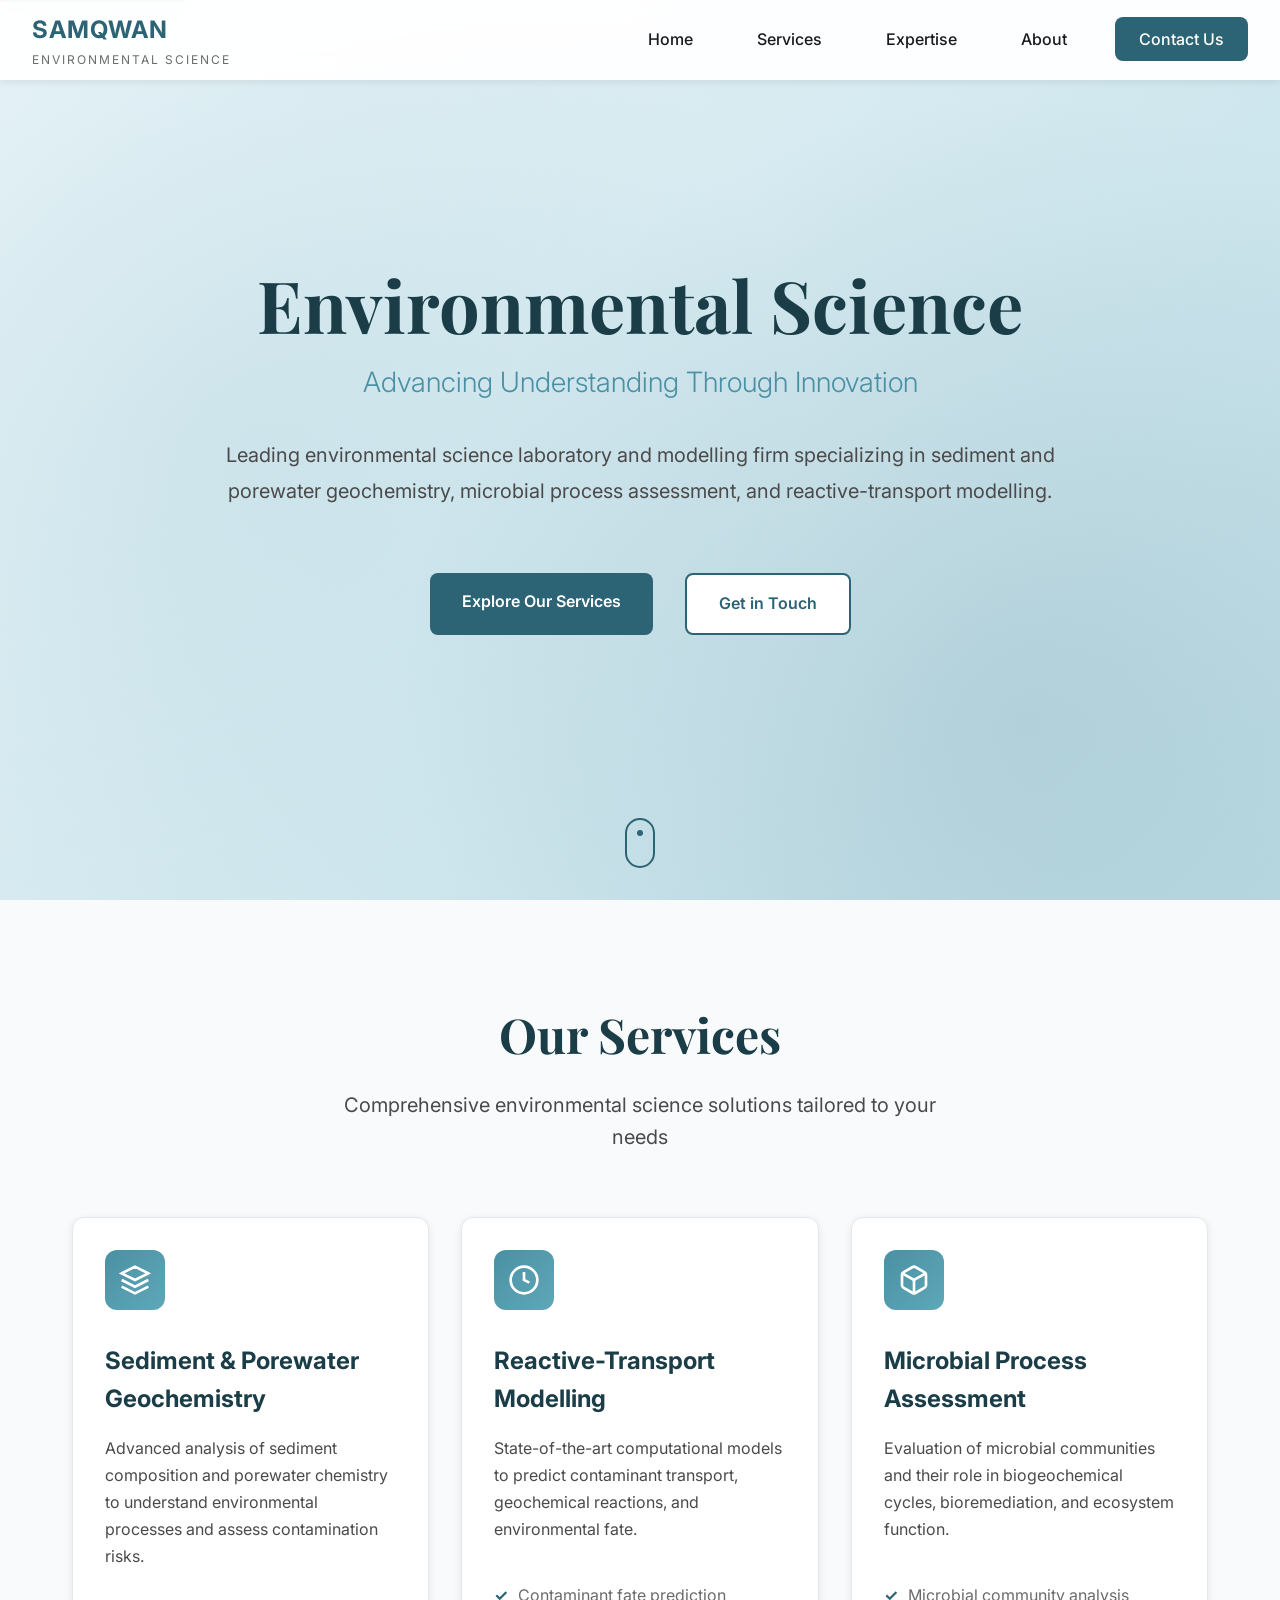
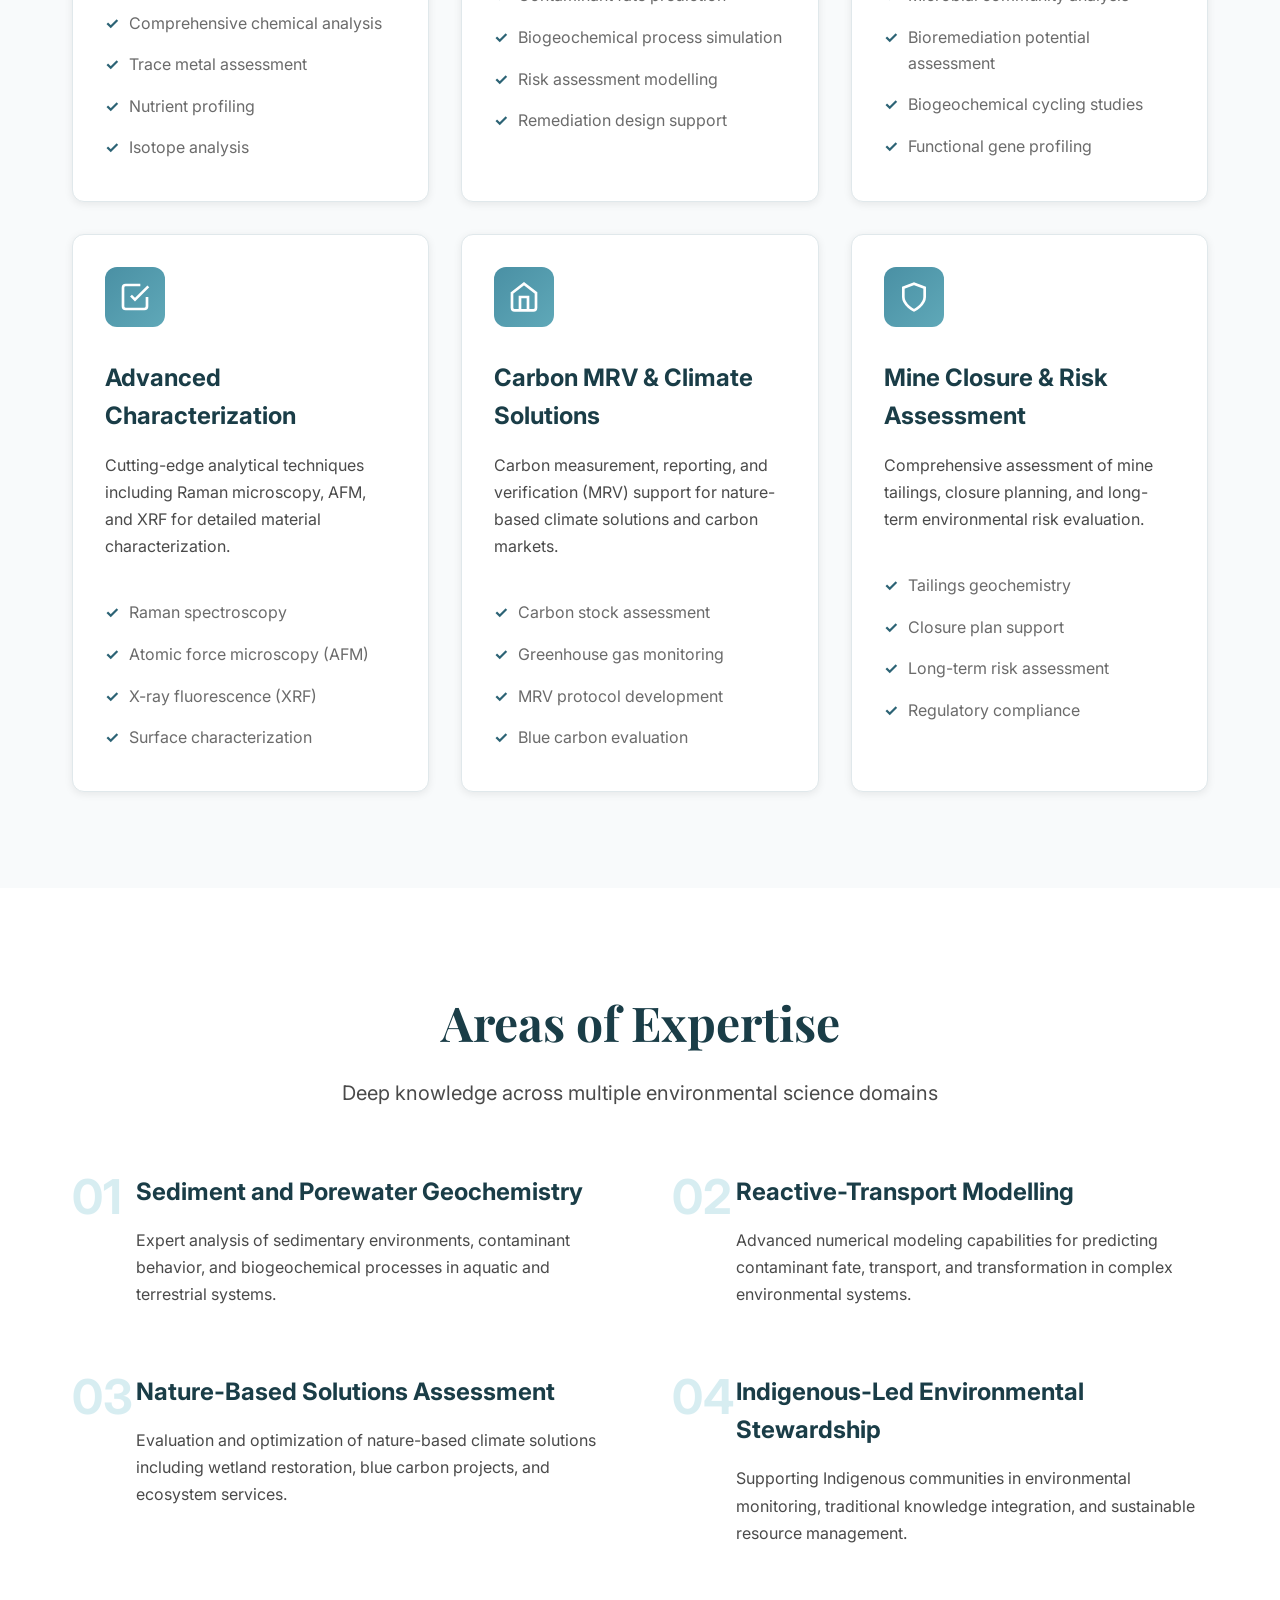
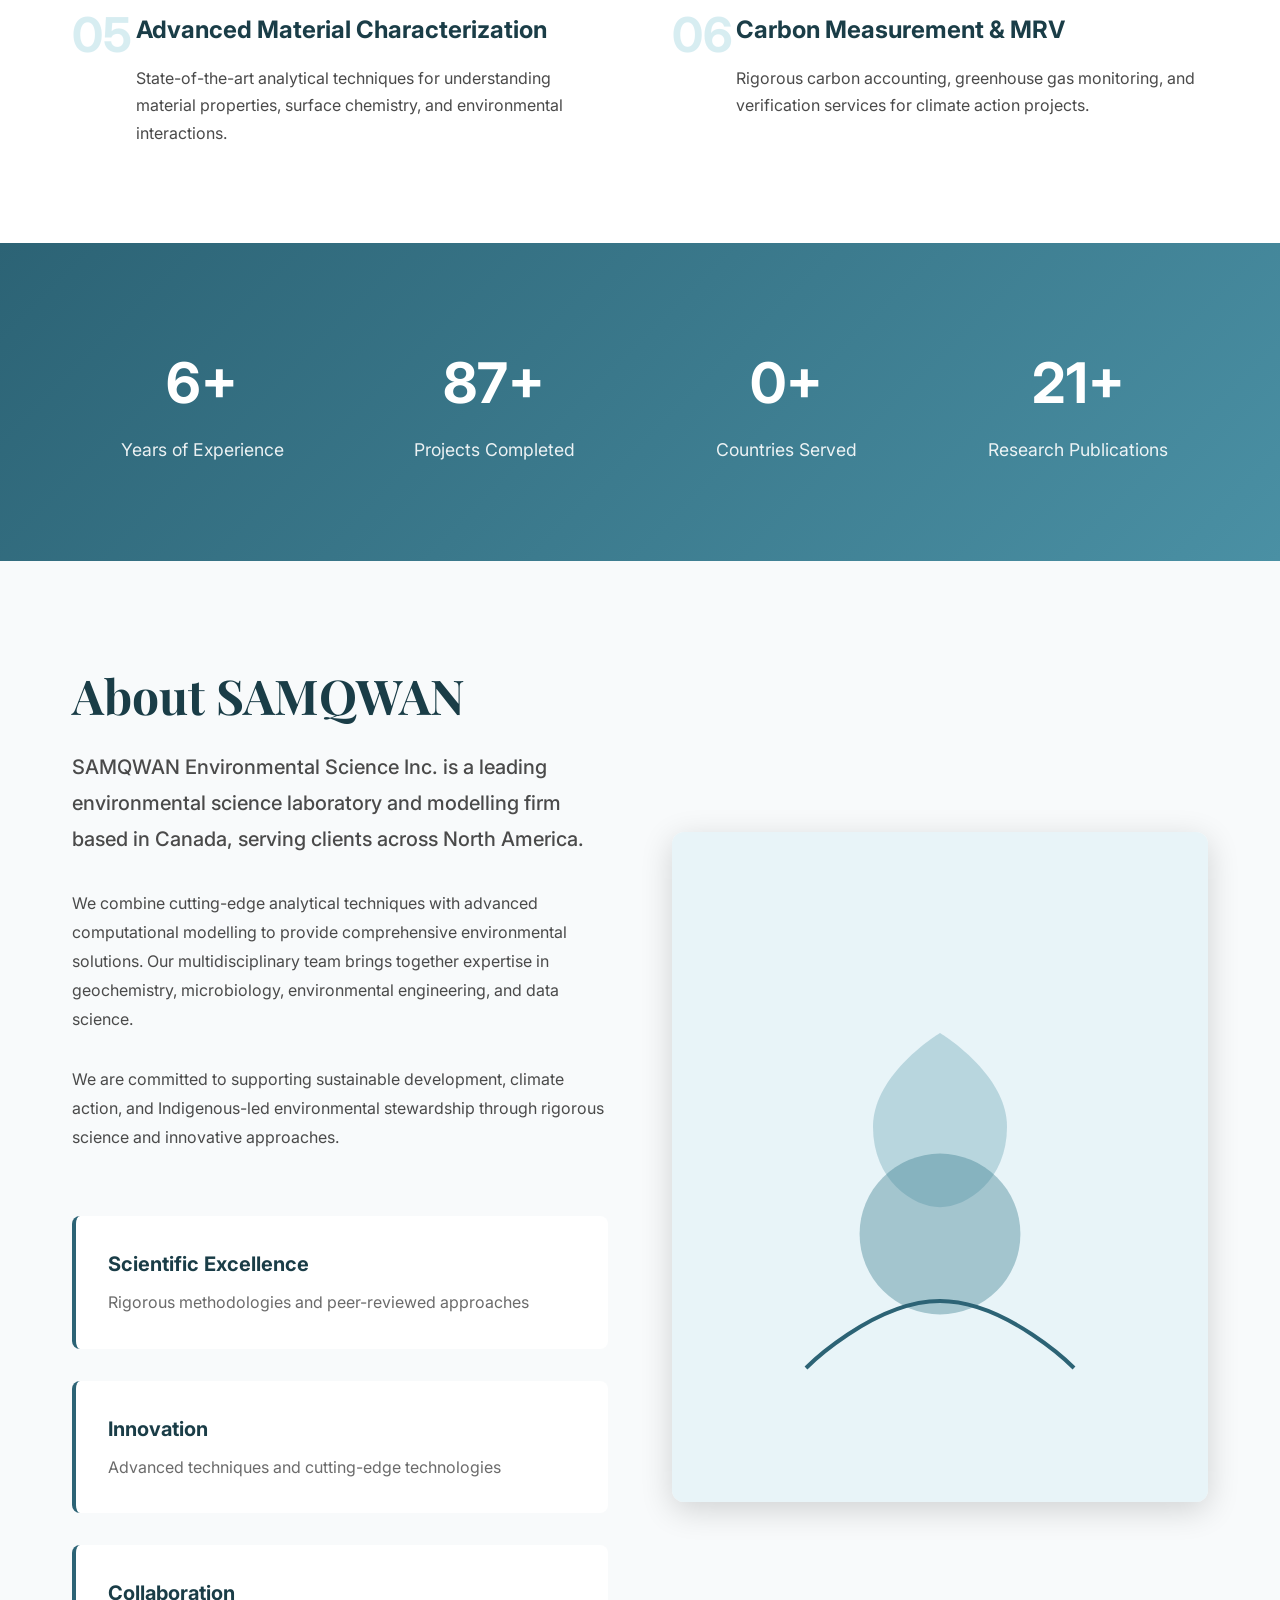
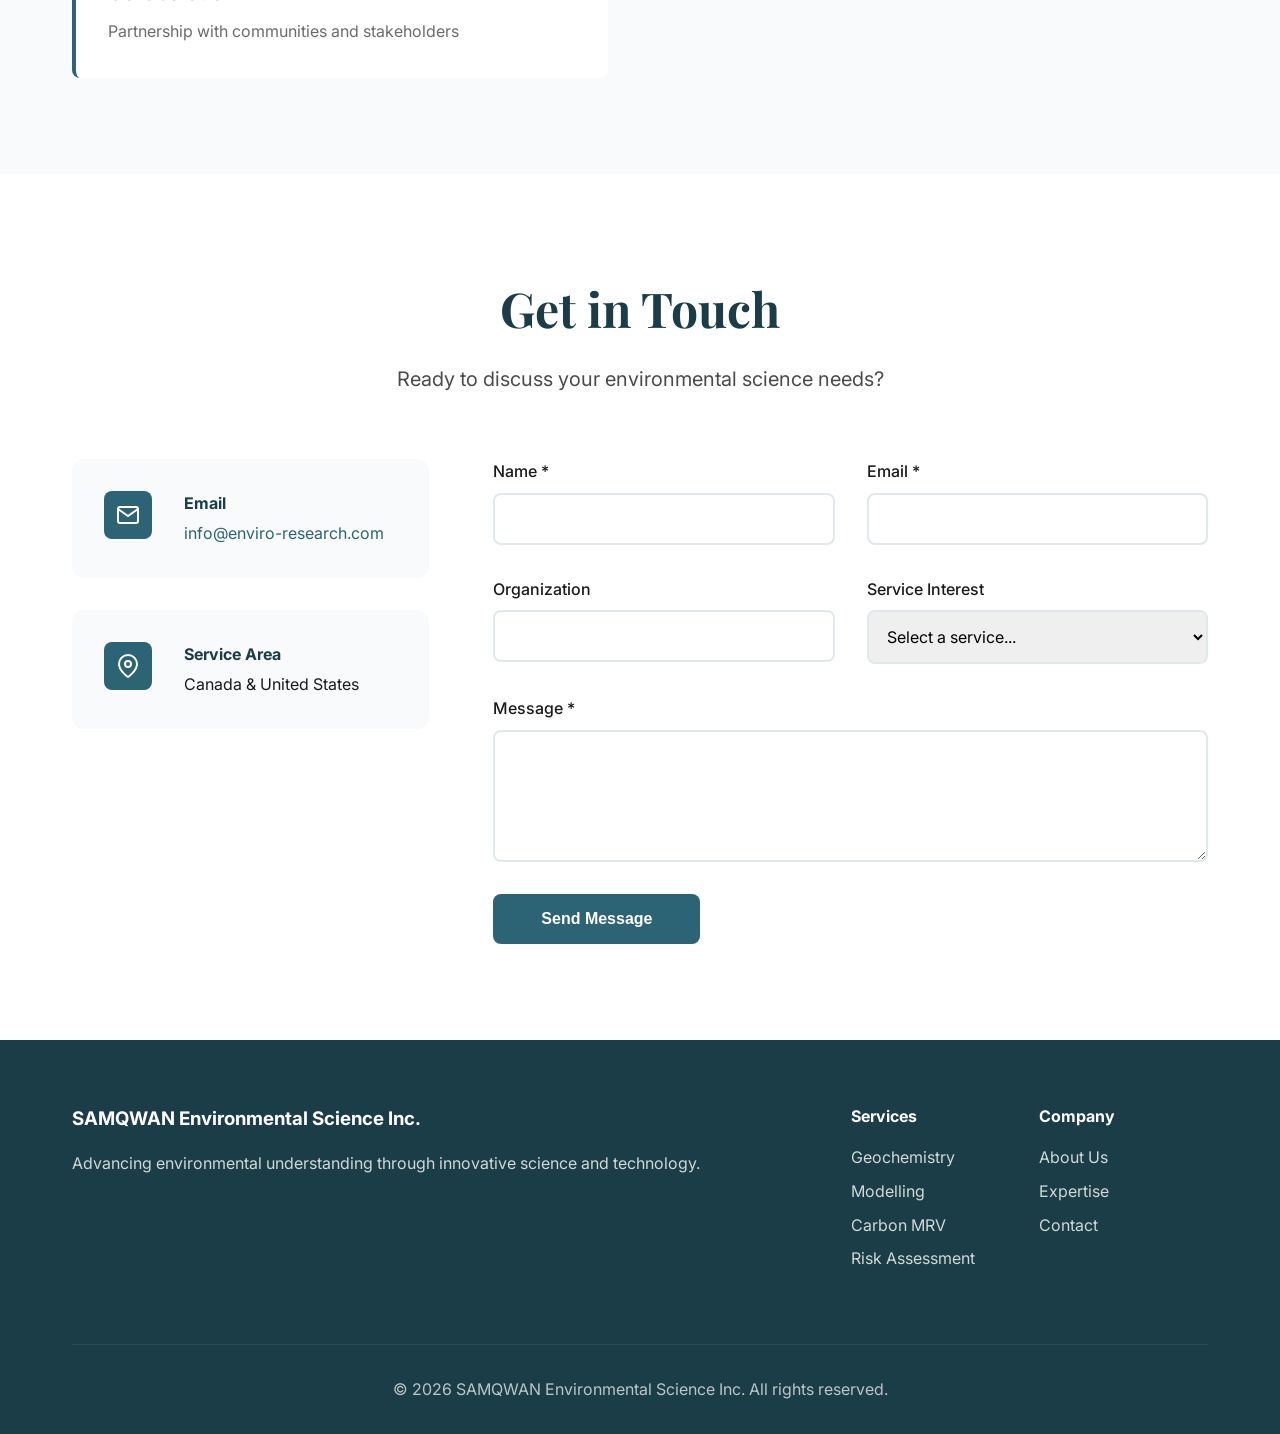
==== index.html @ e3631a21 "Add improved enviro-research.com website - Modern, responsive design with professional aesthetic - C" ====
<!DOCTYPE html>
<html lang="en">
<head>
    <meta charset="UTF-8">
    <meta name="viewport" content="width=device-width, initial-scale=1.0">
    <meta name="description" content="SAMQWAN Environmental Science Inc. - Environmental science laboratory and modelling firm specializing in sediment and porewater geochemistry, microbial process assessment, Raman/AFM/XRF characterization, reactive-transport modelling, carbon MRV and nature-based solutions assessment.">
    <meta name="keywords" content="environmental science, sediment geochemistry, reactive-transport modelling, carbon MRV, nature-based solutions, microbial process assessment">
    <meta property="og:title" content="SAMQWAN Environmental Science | Sediment Geochemistry & Reactive-Transport Modelling">
    <meta property="og:description" content="Leading environmental science laboratory specializing in advanced sediment analysis and modelling solutions">
    <meta property="og:image" content="https://enviro-research.com/og.jpg">
    <meta property="og:url" content="https://enviro-research.com/">
    <title>SAMQWAN Environmental Science | Sediment Geochemistry & Reactive-Transport Modelling</title>
    <link rel="stylesheet" href="styles.css">
    <link rel="preconnect" href="https://fonts.googleapis.com">
    <link rel="preconnect" href="https://fonts.gstatic.com" crossorigin>
    <link href="https://fonts.googleapis.com/css2?family=Inter:wght@300;400;500;600;700&family=Playfair+Display:wght@700&display=swap" rel="stylesheet">
</head>
<body>
    <!-- Navigation -->
    <nav class="navbar" id="navbar">
        <div class="nav-container">
            <div class="nav-logo">
                <a href="#home">
                    <span class="logo-text">SAMQWAN</span>
                    <span class="logo-subtitle">Environmental Science</span>
                </a>
            </div>
            <button class="nav-toggle" id="navToggle" aria-label="Toggle navigation">
                <span></span>
                <span></span>
                <span></span>
            </button>
            <ul class="nav-menu" id="navMenu">
                <li><a href="#home" class="nav-link">Home</a></li>
                <li><a href="#services" class="nav-link">Services</a></li>
                <li><a href="#expertise" class="nav-link">Expertise</a></li>
                <li><a href="#about" class="nav-link">About</a></li>
                <li><a href="#contact" class="nav-link btn-contact">Contact Us</a></li>
            </ul>
        </div>
    </nav>

    <!-- Hero Section -->
    <section class="hero" id="home">
        <div class="hero-background"></div>
        <div class="hero-content">
            <h1 class="hero-title">
                <span class="title-main">Environmental Science</span>
                <span class="title-sub">Advancing Understanding Through Innovation</span>
            </h1>
            <p class="hero-description">
                Leading environmental science laboratory and modelling firm specializing in sediment and porewater geochemistry, 
                microbial process assessment, and reactive-transport modelling.
            </p>
            <div class="hero-cta">
                <a href="#services" class="btn btn-primary">Explore Our Services</a>
                <a href="#contact" class="btn btn-secondary">Get in Touch</a>
            </div>
        </div>
        <div class="scroll-indicator">
            <div class="scroll-arrow"></div>
        </div>
    </section>

    <!-- Services Section -->
    <section class="services" id="services">
        <div class="container">
            <div class="section-header">
                <h2 class="section-title">Our Services</h2>
                <p class="section-subtitle">Comprehensive environmental science solutions tailored to your needs</p>
            </div>
            <div class="services-grid">
                <div class="service-card">
                    <div class="service-icon">
                        <svg viewBox="0 0 24 24" fill="none" stroke="currentColor" stroke-width="2">
                            <path d="M12 2L2 7l10 5 10-5-10-5z"/>
                            <path d="M2 17l10 5 10-5M2 12l10 5 10-5"/>
                        </svg>
                    </div>
                    <h3>Sediment & Porewater Geochemistry</h3>
                    <p>Advanced analysis of sediment composition and porewater chemistry to understand environmental processes and assess contamination risks.</p>
                    <ul class="service-features">
                        <li>Comprehensive chemical analysis</li>
                        <li>Trace metal assessment</li>
                        <li>Nutrient profiling</li>
                        <li>Isotope analysis</li>
                    </ul>
                </div>

                <div class="service-card">
                    <div class="service-icon">
                        <svg viewBox="0 0 24 24" fill="none" stroke="currentColor" stroke-width="2">
                            <circle cx="12" cy="12" r="10"/>
                            <path d="M12 6v6l4 2"/>
                        </svg>
                    </div>
                    <h3>Reactive-Transport Modelling</h3>
                    <p>State-of-the-art computational models to predict contaminant transport, geochemical reactions, and environmental fate.</p>
                    <ul class="service-features">
                        <li>Contaminant fate prediction</li>
                        <li>Biogeochemical process simulation</li>
                        <li>Risk assessment modelling</li>
                        <li>Remediation design support</li>
                    </ul>
                </div>

                <div class="service-card">
                    <div class="service-icon">
                        <svg viewBox="0 0 24 24" fill="none" stroke="currentColor" stroke-width="2">
                            <path d="M21 16V8a2 2 0 0 0-1-1.73l-7-4a2 2 0 0 0-2 0l-7 4A2 2 0 0 0 3 8v8a2 2 0 0 0 1 1.73l7 4a2 2 0 0 0 2 0l7-4A2 2 0 0 0 21 16z"/>
                            <polyline points="3.27 6.96 12 12.01 20.73 6.96"/>
                            <line x1="12" y1="22.08" x2="12" y2="12"/>
                        </svg>
                    </div>
                    <h3>Microbial Process Assessment</h3>
                    <p>Evaluation of microbial communities and their role in biogeochemical cycles, bioremediation, and ecosystem function.</p>
                    <ul class="service-features">
                        <li>Microbial community analysis</li>
                        <li>Bioremediation potential assessment</li>
                        <li>Biogeochemical cycling studies</li>
                        <li>Functional gene profiling</li>
                    </ul>
                </div>

                <div class="service-card">
                    <div class="service-icon">
                        <svg viewBox="0 0 24 24" fill="none" stroke="currentColor" stroke-width="2">
                            <path d="M9 11l3 3L22 4"/>
                            <path d="M21 12v7a2 2 0 0 1-2 2H5a2 2 0 0 1-2-2V5a2 2 0 0 1 2-2h11"/>
                        </svg>
                    </div>
                    <h3>Advanced Characterization</h3>
                    <p>Cutting-edge analytical techniques including Raman microscopy, AFM, and XRF for detailed material characterization.</p>
                    <ul class="service-features">
                        <li>Raman spectroscopy</li>
                        <li>Atomic force microscopy (AFM)</li>
                        <li>X-ray fluorescence (XRF)</li>
                        <li>Surface characterization</li>
                    </ul>
                </div>

                <div class="service-card">
                    <div class="service-icon">
                        <svg viewBox="0 0 24 24" fill="none" stroke="currentColor" stroke-width="2">
                            <path d="M3 9l9-7 9 7v11a2 2 0 0 1-2 2H5a2 2 0 0 1-2-2z"/>
                            <polyline points="9 22 9 12 15 12 15 22"/>
                        </svg>
                    </div>
                    <h3>Carbon MRV & Climate Solutions</h3>
                    <p>Carbon measurement, reporting, and verification (MRV) support for nature-based climate solutions and carbon markets.</p>
                    <ul class="service-features">
                        <li>Carbon stock assessment</li>
                        <li>Greenhouse gas monitoring</li>
                        <li>MRV protocol development</li>
                        <li>Blue carbon evaluation</li>
                    </ul>
                </div>

                <div class="service-card">
                    <div class="service-icon">
                        <svg viewBox="0 0 24 24" fill="none" stroke="currentColor" stroke-width="2">
                            <path d="M12 22s8-4 8-10V5l-8-3-8 3v7c0 6 8 10 8 10z"/>
                        </svg>
                    </div>
                    <h3>Mine Closure & Risk Assessment</h3>
                    <p>Comprehensive assessment of mine tailings, closure planning, and long-term environmental risk evaluation.</p>
                    <ul class="service-features">
                        <li>Tailings geochemistry</li>
                        <li>Closure plan support</li>
                        <li>Long-term risk assessment</li>
                        <li>Regulatory compliance</li>
                    </ul>
                </div>
            </div>
        </div>
    </section>

    <!-- Expertise Section -->
    <section class="expertise" id="expertise">
        <div class="container">
            <div class="section-header">
                <h2 class="section-title">Areas of Expertise</h2>
                <p class="section-subtitle">Deep knowledge across multiple environmental science domains</p>
            </div>
            <div class="expertise-content">
                <div class="expertise-list">
                    <div class="expertise-item">
                        <div class="expertise-number">01</div>
                        <h3>Sediment and Porewater Geochemistry</h3>
                        <p>Expert analysis of sedimentary environments, contaminant behavior, and biogeochemical processes in aquatic and terrestrial systems.</p>
                    </div>
                    <div class="expertise-item">
                        <div class="expertise-number">02</div>
                        <h3>Reactive-Transport Modelling</h3>
                        <p>Advanced numerical modeling capabilities for predicting contaminant fate, transport, and transformation in complex environmental systems.</p>
                    </div>
                    <div class="expertise-item">
                        <div class="expertise-number">03</div>
                        <h3>Nature-Based Solutions Assessment</h3>
                        <p>Evaluation and optimization of nature-based climate solutions including wetland restoration, blue carbon projects, and ecosystem services.</p>
                    </div>
                    <div class="expertise-item">
                        <div class="expertise-number">04</div>
                        <h3>Indigenous-Led Environmental Stewardship</h3>
                        <p>Supporting Indigenous communities in environmental monitoring, traditional knowledge integration, and sustainable resource management.</p>
                    </div>
                    <div class="expertise-item">
                        <div class="expertise-number">05</div>
                        <h3>Advanced Material Characterization</h3>
                        <p>State-of-the-art analytical techniques for understanding material properties, surface chemistry, and environmental interactions.</p>
                    </div>
                    <div class="expertise-item">
                        <div class="expertise-number">06</div>
                        <h3>Carbon Measurement & MRV</h3>
                        <p>Rigorous carbon accounting, greenhouse gas monitoring, and verification services for climate action projects.</p>
                    </div>
                </div>
            </div>
        </div>
    </section>

    <!-- Stats Section -->
    <section class="stats">
        <div class="container">
            <div class="stats-grid">
                <div class="stat-item">
                    <div class="stat-number" data-target="15">0</div>
                    <div class="stat-label">Years of Experience</div>
                </div>
                <div class="stat-item">
                    <div class="stat-number" data-target="200">0</div>
                    <div class="stat-label">Projects Completed</div>
                </div>
                <div class="stat-item">
                    <div class="stat-number" data-target="2">0</div>
                    <div class="stat-label">Countries Served</div>
                </div>
                <div class="stat-item">
                    <div class="stat-number" data-target="50">0</div>
                    <div class="stat-label">Research Publications</div>
                </div>
            </div>
        </div>
    </section>

    <!-- About Section -->
    <section class="about" id="about">
        <div class="container">
            <div class="about-content">
                <div class="about-text">
                    <h2 class="section-title">About SAMQWAN</h2>
                    <p class="lead">SAMQWAN Environmental Science Inc. is a leading environmental science laboratory and modelling firm based in Canada, serving clients across North America.</p>
                    <p>We combine cutting-edge analytical techniques with advanced computational modelling to provide comprehensive environmental solutions. Our multidisciplinary team brings together expertise in geochemistry, microbiology, environmental engineering, and data science.</p>
                    <p>We are committed to supporting sustainable development, climate action, and Indigenous-led environmental stewardship through rigorous science and innovative approaches.</p>
                    <div class="about-values">
                        <div class="value-item">
                            <h4>Scientific Excellence</h4>
                            <p>Rigorous methodologies and peer-reviewed approaches</p>
                        </div>
                        <div class="value-item">
                            <h4>Innovation</h4>
                            <p>Advanced techniques and cutting-edge technologies</p>
                        </div>
                        <div class="value-item">
                            <h4>Collaboration</h4>
                            <p>Partnership with communities and stakeholders</p>
                        </div>
                    </div>
                </div>
                <div class="about-image">
                    <div class="image-placeholder">
                        <svg viewBox="0 0 400 500" fill="none">
                            <rect width="400" height="500" fill="#e8f4f8"/>
                            <path d="M200 150C200 150 250 180 250 220C250 260 220 280 200 280C180 280 150 260 150 220C150 180 200 150 200 150Z" fill="#4a90a4" opacity="0.3"/>
                            <circle cx="200" cy="300" r="60" fill="#3a7d8f" opacity="0.4"/>
                            <path d="M100 400C100 400 150 350 200 350C250 350 300 400 300 400" stroke="#2c6375" stroke-width="3" fill="none"/>
                        </svg>
                    </div>
                </div>
            </div>
        </div>
    </section>

    <!-- Contact Section -->
    <section class="contact" id="contact">
        <div class="container">
            <div class="section-header">
                <h2 class="section-title">Get in Touch</h2>
                <p class="section-subtitle">Ready to discuss your environmental science needs?</p>
            </div>
            <div class="contact-content">
                <div class="contact-info">
                    <div class="contact-item">
                        <div class="contact-icon">
                            <svg viewBox="0 0 24 24" fill="none" stroke="currentColor" stroke-width="2">
                                <path d="M4 4h16c1.1 0 2 .9 2 2v12c0 1.1-.9 2-2 2H4c-1.1 0-2-.9-2-2V6c0-1.1.9-2 2-2z"/>
                                <polyline points="22,6 12,13 2,6"/>
                            </svg>
                        </div>
                        <div>
                            <h4>Email</h4>
                            <a href="mailto:info@enviro-research.com">info@enviro-research.com</a>
                        </div>
                    </div>
                    <div class="contact-item">
                        <div class="contact-icon">
                            <svg viewBox="0 0 24 24" fill="none" stroke="currentColor" stroke-width="2">
                                <path d="M21 10c0 7-9 13-9 13s-9-6-9-13a9 9 0 0 1 18 0z"/>
                                <circle cx="12" cy="10" r="3"/>
                            </svg>
                        </div>
                        <div>
                            <h4>Service Area</h4>
                            <p>Canada & United States</p>
                        </div>
                    </div>
                </div>
                <form class="contact-form" id="contactForm">
                    <div class="form-group">
                        <label for="name">Name *</label>
                        <input type="text" id="name" name="name" required>
                    </div>
                    <div class="form-group">
                        <label for="email">Email *</label>
                        <input type="email" id="email" name="email" required>
                    </div>
                    <div class="form-group">
                        <label for="organization">Organization</label>
                        <input type="text" id="organization" name="organization">
                    </div>
                    <div class="form-group">
                        <label for="service">Service Interest</label>
                        <select id="service" name="service">
                            <option value="">Select a service...</option>
                            <option value="geochemistry">Sediment & Porewater Geochemistry</option>
                            <option value="modelling">Reactive-Transport Modelling</option>
                            <option value="microbial">Microbial Process Assessment</option>
                            <option value="characterization">Advanced Characterization</option>
                            <option value="carbon">Carbon MRV & Climate Solutions</option>
                            <option value="mine">Mine Closure & Risk Assessment</option>
                            <option value="other">Other</option>
                        </select>
                    </div>
                    <div class="form-group full-width">
                        <label for="message">Message *</label>
                        <textarea id="message" name="message" rows="5" required></textarea>
                    </div>
                    <button type="submit" class="btn btn-primary btn-submit">Send Message</button>
                </form>
            </div>
        </div>
    </section>

    <!-- Footer -->
    <footer class="footer">
        <div class="container">
            <div class="footer-content">
                <div class="footer-brand">
                    <h3>SAMQWAN Environmental Science Inc.</h3>
                    <p>Advancing environmental understanding through innovative science and technology.</p>
                </div>
                <div class="footer-links">
                    <div class="footer-column">
                        <h4>Services</h4>
                        <ul>
                            <li><a href="#services">Geochemistry</a></li>
                            <li><a href="#services">Modelling</a></li>
                            <li><a href="#services">Carbon MRV</a></li>
                            <li><a href="#services">Risk Assessment</a></li>
                        </ul>
                    </div>
                    <div class="footer-column">
                        <h4>Company</h4>
                        <ul>
                            <li><a href="#about">About Us</a></li>
                            <li><a href="#expertise">Expertise</a></li>
                            <li><a href="#contact">Contact</a></li>
                        </ul>
                    </div>
                </div>
            </div>
            <div class="footer-bottom">
                <p>&copy; 2026 SAMQWAN Environmental Science Inc. All rights reserved.</p>
            </div>
        </div>
    </footer>

    <script src="script.js"></script>
</body>
</html>
---- styles.css ----
/* ==========================================
   Modern CSS for SAMQWAN Environmental Science
   ========================================== */

/* Reset & Base Styles */
* {
    margin: 0;
    padding: 0;
    box-sizing: border-box;
}

:root {
    /* Color Palette */
    --primary-color: #2c6375;
    --primary-light: #4a90a4;
    --primary-dark: #1a3d47;
    --secondary-color: #5fa8b8;
    --accent-color: #7ec4d3;
    --text-dark: #1a1a1a;
    --text-light: #4a4a4a;
    --text-muted: #6b6b6b;
    --bg-light: #f8fafb;
    --bg-white: #ffffff;
    --border-color: #e0e8eb;
    
    /* Typography */
    --font-primary: 'Inter', -apple-system, BlinkMacSystemFont, 'Segoe UI', sans-serif;
    --font-heading: 'Playfair Display', Georgia, serif;
    
    /* Spacing */
    --spacing-xs: 0.5rem;
    --spacing-sm: 1rem;
    --spacing-md: 2rem;
    --spacing-lg: 4rem;
    --spacing-xl: 6rem;
    
    /* Effects */
    --shadow-sm: 0 2px 8px rgba(0, 0, 0, 0.08);
    --shadow-md: 0 4px 16px rgba(0, 0, 0, 0.12);
    --shadow-lg: 0 8px 32px rgba(0, 0, 0, 0.16);
    --transition: all 0.3s cubic-bezier(0.4, 0, 0.2, 1);
}

html {
    scroll-behavior: smooth;
}

body {
    font-family: var(--font-primary);
    font-size: 16px;
    line-height: 1.6;
    color: var(--text-dark);
    background: var(--bg-white);
    overflow-x: hidden;
}

.container {
    max-width: 1200px;
    margin: 0 auto;
    padding: 0 var(--spacing-md);
}

/* ==========================================
   Navigation
   ========================================== */

.navbar {
    position: fixed;
    top: 0;
    left: 0;
    right: 0;
    z-index: 1000;
    background: rgba(255, 255, 255, 0.95);
    backdrop-filter: blur(10px);
    box-shadow: var(--shadow-sm);
    transition: var(--transition);
}

.navbar.scrolled {
    box-shadow: var(--shadow-md);
}

.nav-container {
    max-width: 1400px;
    margin: 0 auto;
    padding: 0 var(--spacing-md);
    display: flex;
    justify-content: space-between;
    align-items: center;
    height: 80px;
}

.nav-logo a {
    text-decoration: none;
    display: flex;
    flex-direction: column;
}

.logo-text {
    font-size: 1.5rem;
    font-weight: 700;
    color: var(--primary-color);
    letter-spacing: 1px;
}

.logo-subtitle {
    font-size: 0.75rem;
    color: var(--text-muted);
    letter-spacing: 2px;
    text-transform: uppercase;
}

.nav-menu {
    display: flex;
    list-style: none;
    gap: var(--spacing-md);
    align-items: center;
}

.nav-link {
    text-decoration: none;
    color: var(--text-dark);
    font-weight: 500;
    padding: 0.5rem 1rem;
    transition: var(--transition);
    position: relative;
}

.nav-link::after {
    content: '';
    position: absolute;
    bottom: 0;
    left: 50%;
    width: 0;
    height: 2px;
    background: var(--primary-color);
    transition: var(--transition);
    transform: translateX(-50%);
}

.nav-link:hover::after {
    width: 80%;
}

.nav-link.btn-contact {
    background: var(--primary-color);
    color: white;
    border-radius: 8px;
    padding: 0.75rem 1.5rem;
}

.nav-link.btn-contact:hover {
    background: var(--primary-dark);
    transform: translateY(-2px);
    box-shadow: var(--shadow-md);
}

.nav-link.btn-contact::after {
    display: none;
}

.nav-toggle {
    display: none;
    flex-direction: column;
    gap: 5px;
    background: none;
    border: none;
    cursor: pointer;
    padding: 0.5rem;
}

.nav-toggle span {
    display: block;
    width: 25px;
    height: 3px;
    background: var(--primary-color);
    transition: var(--transition);
    border-radius: 2px;
}

/* ==========================================
   Hero Section
   ========================================== */

.hero {
    position: relative;
    min-height: 100vh;
    display: flex;
    align-items: center;
    justify-content: center;
    padding: var(--spacing-xl) var(--spacing-md);
    overflow: hidden;
}

.hero-background {
    position: absolute;
    top: 0;
    left: 0;
    right: 0;
    bottom: 0;
    background: linear-gradient(135deg, #e8f4f8 0%, #d4e9f0 50%, #c0dfe8 100%);
    z-index: -1;
}

.hero-background::before {
    content: '';
    position: absolute;
    top: 0;
    left: 0;
    right: 0;
    bottom: 0;
    background: 
        radial-gradient(circle at 20% 50%, rgba(74, 144, 164, 0.1) 0%, transparent 50%),
        radial-gradient(circle at 80% 80%, rgba(44, 99, 117, 0.15) 0%, transparent 50%);
}

.hero-content {
    max-width: 900px;
    text-align: center;
    animation: fadeInUp 1s ease-out;
}

.hero-title {
    margin-bottom: var(--spacing-md);
}

.title-main {
    display: block;
    font-family: var(--font-heading);
    font-size: clamp(2.5rem, 6vw, 4.5rem);
    font-weight: 700;
    color: var(--primary-dark);
    line-height: 1.1;
    margin-bottom: var(--spacing-sm);
}

.title-sub {
    display: block;
    font-size: clamp(1.25rem, 3vw, 1.75rem);
    font-weight: 300;
    color: var(--primary-light);
}

.hero-description {
    font-size: 1.25rem;
    color: var(--text-light);
    margin-bottom: var(--spacing-lg);
    line-height: 1.8;
}

.hero-cta {
    display: flex;
    gap: var(--spacing-md);
    justify-content: center;
    flex-wrap: wrap;
}

.btn {
    display: inline-block;
    padding: 1rem 2rem;
    text-decoration: none;
    border-radius: 8px;
    font-weight: 600;
    transition: var(--transition);
    cursor: pointer;
    border: none;
    font-size: 1rem;
}

.btn-primary {
    background: var(--primary-color);
    color: white;
}

.btn-primary:hover {
    background: var(--primary-dark);
    transform: translateY(-3px);
    box-shadow: var(--shadow-lg);
}

.btn-secondary {
    background: white;
    color: var(--primary-color);
    border: 2px solid var(--primary-color);
}

.btn-secondary:hover {
    background: var(--primary-color);
    color: white;
    transform: translateY(-3px);
    box-shadow: var(--shadow-lg);
}

.scroll-indicator {
    position: absolute;
    bottom: 2rem;
    left: 50%;
    transform: translateX(-50%);
    animation: bounce 2s infinite;
}

.scroll-arrow {
    width: 30px;
    height: 50px;
    border: 2px solid var(--primary-color);
    border-radius: 20px;
    position: relative;
}

.scroll-arrow::before {
    content: '';
    position: absolute;
    top: 10px;
    left: 50%;
    width: 6px;
    height: 6px;
    background: var(--primary-color);
    border-radius: 50%;
    transform: translateX(-50%);
    animation: scrollDown 2s infinite;
}

/* ==========================================
   Section Styles
   ========================================== */

section {
    padding: var(--spacing-xl) 0;
}

.section-header {
    text-align: center;
    margin-bottom: var(--spacing-lg);
}

.section-title {
    font-family: var(--font-heading);
    font-size: clamp(2rem, 4vw, 3rem);
    color: var(--primary-dark);
    margin-bottom: var(--spacing-sm);
}

.section-subtitle {
    font-size: 1.25rem;
    color: var(--text-light);
    max-width: 600px;
    margin: 0 auto;
}

/* ==========================================
   Services Section
   ========================================== */

.services {
    background: var(--bg-light);
}

.services-grid {
    display: grid;
    grid-template-columns: repeat(auto-fit, minmax(320px, 1fr));
    gap: var(--spacing-md);
}

.service-card {
    background: white;
    padding: var(--spacing-md);
    border-radius: 12px;
    box-shadow: var(--shadow-sm);
    transition: var(--transition);
    border: 1px solid var(--border-color);
}

.service-card:hover {
    transform: translateY(-8px);
    box-shadow: var(--shadow-lg);
    border-color: var(--primary-light);
}

.service-icon {
    width: 60px;
    height: 60px;
    background: linear-gradient(135deg, var(--primary-light), var(--secondary-color));
    border-radius: 12px;
    display: flex;
    align-items: center;
    justify-content: center;
    margin-bottom: var(--spacing-md);
}

.service-icon svg {
    width: 32px;
    height: 32px;
    color: white;
}

.service-card h3 {
    font-size: 1.5rem;
    color: var(--primary-dark);
    margin-bottom: var(--spacing-sm);
}

.service-card > p {
    color: var(--text-light);
    margin-bottom: var(--spacing-md);
    line-height: 1.7;
}

.service-features {
    list-style: none;
    padding-left: 0;
}

.service-features li {
    padding: 0.5rem 0;
    color: var(--text-muted);
    position: relative;
    padding-left: 1.5rem;
}

.service-features li::before {
    content: '✓';
    position: absolute;
    left: 0;
    color: var(--primary-color);
    font-weight: bold;
}

/* ==========================================
   Expertise Section
   ========================================== */

.expertise {
    background: white;
}

.expertise-list {
    display: grid;
    grid-template-columns: repeat(auto-fit, minmax(350px, 1fr));
    gap: var(--spacing-lg);
}

.expertise-item {
    position: relative;
    padding-left: 4rem;
}

.expertise-number {
    position: absolute;
    left: 0;
    top: 0;
    font-size: 3rem;
    font-weight: 700;
    color: var(--accent-color);
    opacity: 0.3;
    line-height: 1;
}

.expertise-item h3 {
    font-size: 1.5rem;
    color: var(--primary-dark);
    margin-bottom: var(--spacing-sm);
}

.expertise-item p {
    color: var(--text-light);
    line-height: 1.7;
}

/* ==========================================
   Stats Section
   ========================================== */

.stats {
    background: linear-gradient(135deg, var(--primary-color), var(--primary-light));
    color: white;
    padding: var(--spacing-lg) 0;
}

.stats-grid {
    display: grid;
    grid-template-columns: repeat(auto-fit, minmax(200px, 1fr));
    gap: var(--spacing-md);
    text-align: center;
}

.stat-item {
    padding: var(--spacing-md);
}

.stat-number {
    font-size: 3.5rem;
    font-weight: 700;
    margin-bottom: var(--spacing-xs);
}

.stat-number::after {
    content: '+';
}

.stat-label {
    font-size: 1.1rem;
    opacity: 0.9;
}

/* ==========================================
   About Section
   ========================================== */

.about {
    background: var(--bg-light);
}

.about-content {
    display: grid;
    grid-template-columns: 1fr 1fr;
    gap: var(--spacing-lg);
    align-items: center;
}

.about-text .section-title {
    text-align: left;
}

.lead {
    font-size: 1.25rem;
    font-weight: 500;
    color: var(--primary-color);
    margin-bottom: var(--spacing-md);
}

.about-text p {
    margin-bottom: var(--spacing-md);
    color: var(--text-light);
    line-height: 1.8;
}

.about-values {
    display: grid;
    gap: var(--spacing-md);
    margin-top: var(--spacing-lg);
}

.value-item {
    padding: var(--spacing-md);
    background: white;
    border-left: 4px solid var(--primary-color);
    border-radius: 8px;
}

.value-item h4 {
    color: var(--primary-dark);
    margin-bottom: var(--spacing-xs);
    font-size: 1.25rem;
}

.value-item p {
    color: var(--text-muted);
    margin: 0;
}

.about-image {
    position: relative;
}

.image-placeholder {
    width: 100%;
    height: 100%;
    border-radius: 12px;
    overflow: hidden;
    box-shadow: var(--shadow-lg);
}

.image-placeholder svg {
    width: 100%;
    height: auto;
    display: block;
}

/* ==========================================
   Contact Section
   ========================================== */

.contact {
    background: white;
}

.contact-content {
    display: grid;
    grid-template-columns: 1fr 2fr;
    gap: var(--spacing-lg);
}

.contact-info {
    display: flex;
    flex-direction: column;
    gap: var(--spacing-md);
}

.contact-item {
    display: flex;
    gap: var(--spacing-md);
    padding: var(--spacing-md);
    background: var(--bg-light);
    border-radius: 12px;
}

.contact-icon {
    width: 48px;
    height: 48px;
    background: var(--primary-color);
    border-radius: 8px;
    display: flex;
    align-items: center;
    justify-content: center;
    flex-shrink: 0;
}

.contact-icon svg {
    width: 24px;
    height: 24px;
    color: white;
}

.contact-item h4 {
    color: var(--primary-dark);
    margin-bottom: 0.25rem;
}

.contact-item a {
    color: var(--primary-color);
    text-decoration: none;
}

.contact-item a:hover {
    text-decoration: underline;
}

.contact-form {
    display: grid;
    grid-template-columns: 1fr 1fr;
    gap: var(--spacing-md);
}

.form-group {
    display: flex;
    flex-direction: column;
}

.form-group.full-width {
    grid-column: 1 / -1;
}

.form-group label {
    font-weight: 500;
    color: var(--text-dark);
    margin-bottom: 0.5rem;
}

.form-group input,
.form-group select,
.form-group textarea {
    padding: 0.875rem;
    border: 2px solid var(--border-color);
    border-radius: 8px;
    font-family: var(--font-primary);
    font-size: 1rem;
    transition: var(--transition);
}

.form-group input:focus,
.form-group select:focus,
.form-group textarea:focus {
    outline: none;
    border-color: var(--primary-color);
    box-shadow: 0 0 0 3px rgba(44, 99, 117, 0.1);
}

.form-group textarea {
    resize: vertical;
}

.btn-submit {
    grid-column: 1 / -1;
    justify-self: start;
    padding: 1rem 3rem;
}

/* ==========================================
   Footer
   ========================================== */

.footer {
    background: var(--primary-dark);
    color: white;
    padding: var(--spacing-lg) 0 var(--spacing-md);
}

.footer-content {
    display: grid;
    grid-template-columns: 2fr 1fr;
    gap: var(--spacing-lg);
    margin-bottom: var(--spacing-lg);
}

.footer-brand h3 {
    margin-bottom: var(--spacing-sm);
}

.footer-brand p {
    opacity: 0.8;
    line-height: 1.7;
}

.footer-links {
    display: flex;
    gap: var(--spacing-lg);
}

.footer-column h4 {
    margin-bottom: var(--spacing-sm);
}

.footer-column ul {
    list-style: none;
}

.footer-column li {
    margin-bottom: 0.5rem;
}

.footer-column a {
    color: white;
    text-decoration: none;
    opacity: 0.8;
    transition: var(--transition);
}

.footer-column a:hover {
    opacity: 1;
    padding-left: 5px;
}

.footer-bottom {
    padding-top: var(--spacing-md);
    border-top: 1px solid rgba(255, 255, 255, 0.1);
    text-align: center;
    opacity: 0.7;
}

/* ==========================================
   Animations
   ========================================== */

@keyframes fadeInUp {
    from {
        opacity: 0;
        transform: translateY(30px);
    }
    to {
        opacity: 1;
        transform: translateY(0);
    }
}

@keyframes bounce {
    0%, 100% {
        transform: translateX(-50%) translateY(0);
    }
    50% {
        transform: translateX(-50%) translateY(10px);
    }
}

@keyframes scrollDown {
    0% {
        opacity: 1;
        transform: translateX(-50%) translateY(0);
    }
    100% {
        opacity: 0;
        transform: translateX(-50%) translateY(20px);
    }
}

/* ==========================================
   Responsive Design
   ========================================== */

@media (max-width: 968px) {
    .nav-toggle {
        display: flex;
    }
    
    .nav-menu {
        position: fixed;
        top: 80px;
        right: -100%;
        width: 300px;
        height: calc(100vh - 80px);
        background: white;
        flex-direction: column;
        padding: var(--spacing-md);
        box-shadow: var(--shadow-lg);
        transition: var(--transition);
        align-items: flex-start;
    }
    
    .nav-menu.active {
        right: 0;
    }
    
    .about-content {
        grid-template-columns: 1fr;
    }
    
    .contact-content {
        grid-template-columns: 1fr;
    }
    
    .footer-content {
        grid-template-columns: 1fr;
    }
}

@media (max-width: 768px) {
    :root {
        --spacing-lg: 3rem;
        --spacing-xl: 4rem;
    }
    
    .hero {
        min-height: 80vh;
        padding: var(--spacing-lg) var(--spacing-md);
    }
    
    .services-grid {
        grid-template-columns: 1fr;
    }
    
    .expertise-list {
        grid-template-columns: 1fr;
    }
    
    .stats-grid {
        grid-template-columns: repeat(2, 1fr);
    }
    
    .contact-form {
        grid-template-columns: 1fr;
    }
}

@media (max-width: 480px) {
    .nav-container {
        height: 70px;
    }
    
    .hero-cta {
        flex-direction: column;
        width: 100%;
    }
    
    .btn {
        width: 100%;
        text-align: center;
    }
    
    .stats-grid {
        grid-template-columns: 1fr;
    }
}

/* ==========================================
   Utility Classes
   ========================================== */

.fade-in {
    animation: fadeInUp 0.6s ease-out;
}

.text-center {
    text-align: center;
}

.mt-1 { margin-top: var(--spacing-sm); }
.mt-2 { margin-top: var(--spacing-md); }
.mt-3 { margin-top: var(--spacing-lg); }

.mb-1 { margin-bottom: var(--spacing-sm); }
.mb-2 { margin-bottom: var(--spacing-md); }
.mb-3 { margin-bottom: var(--spacing-lg); }
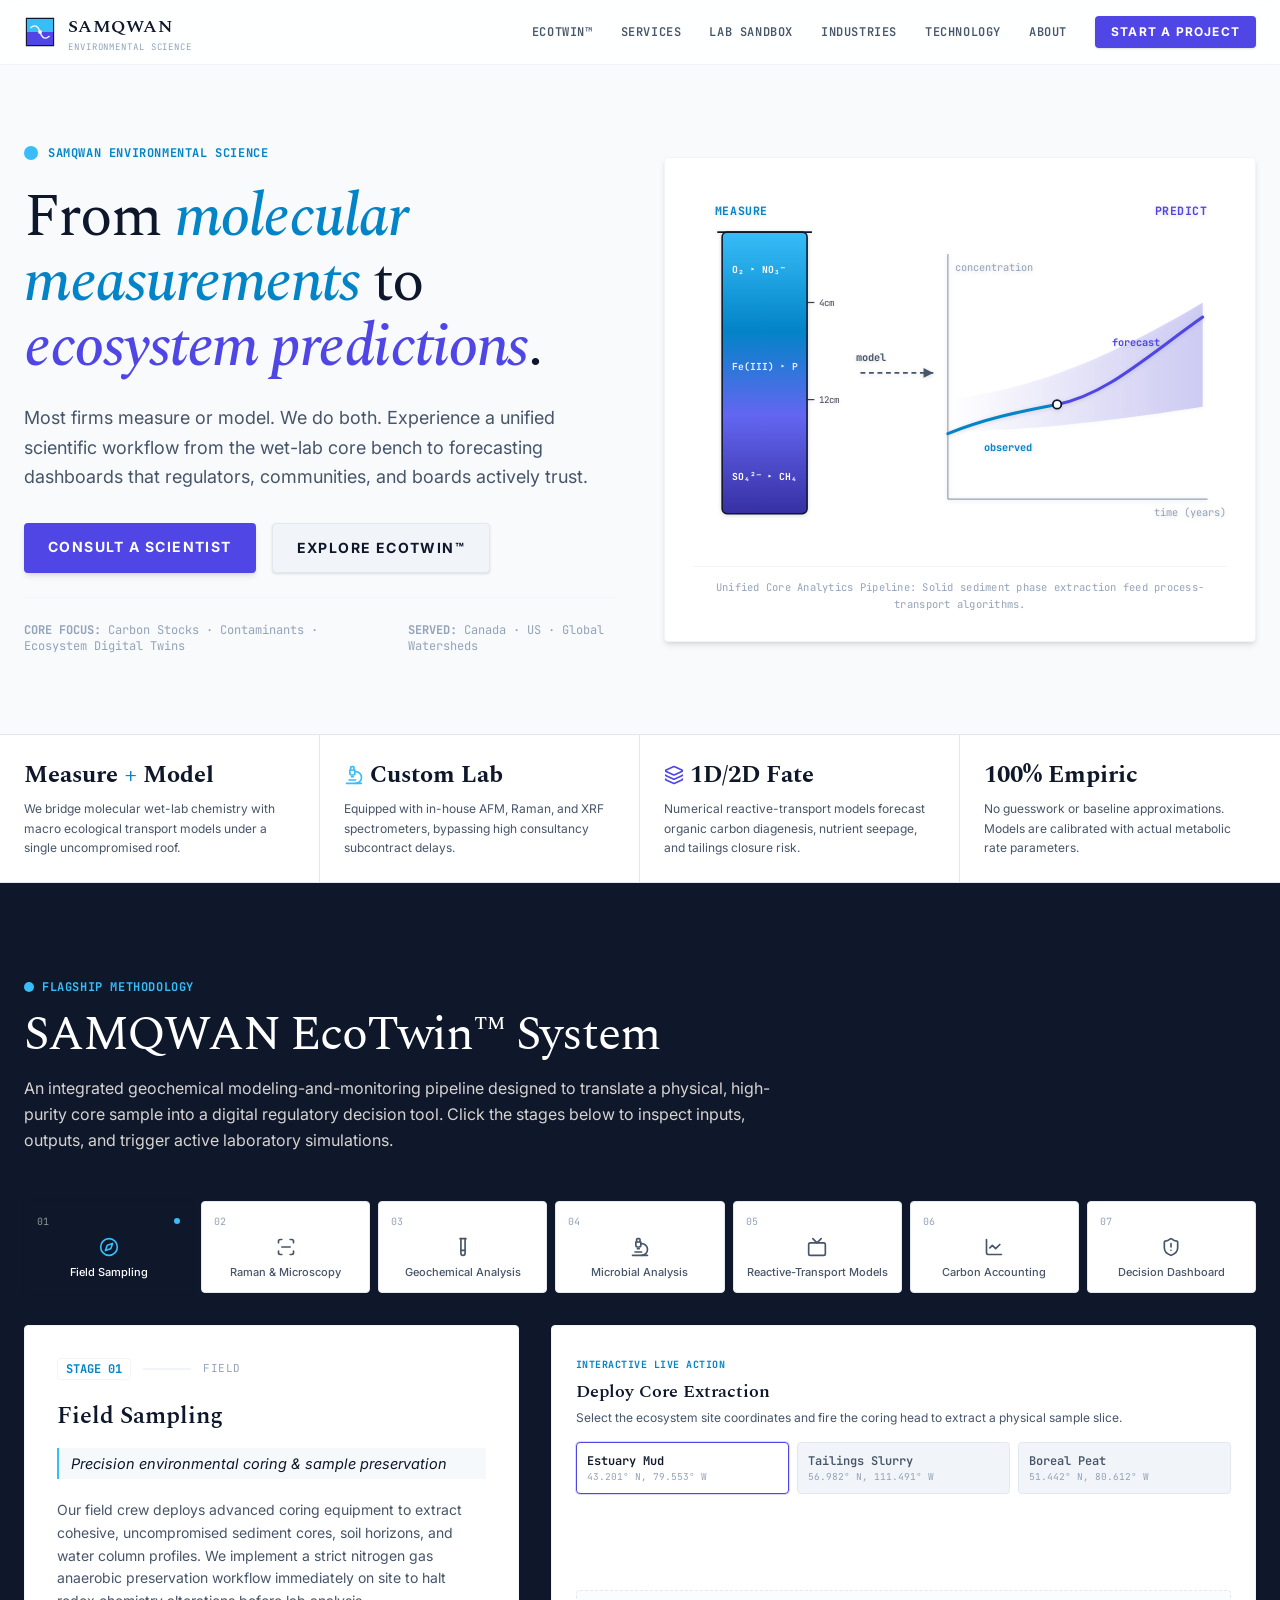
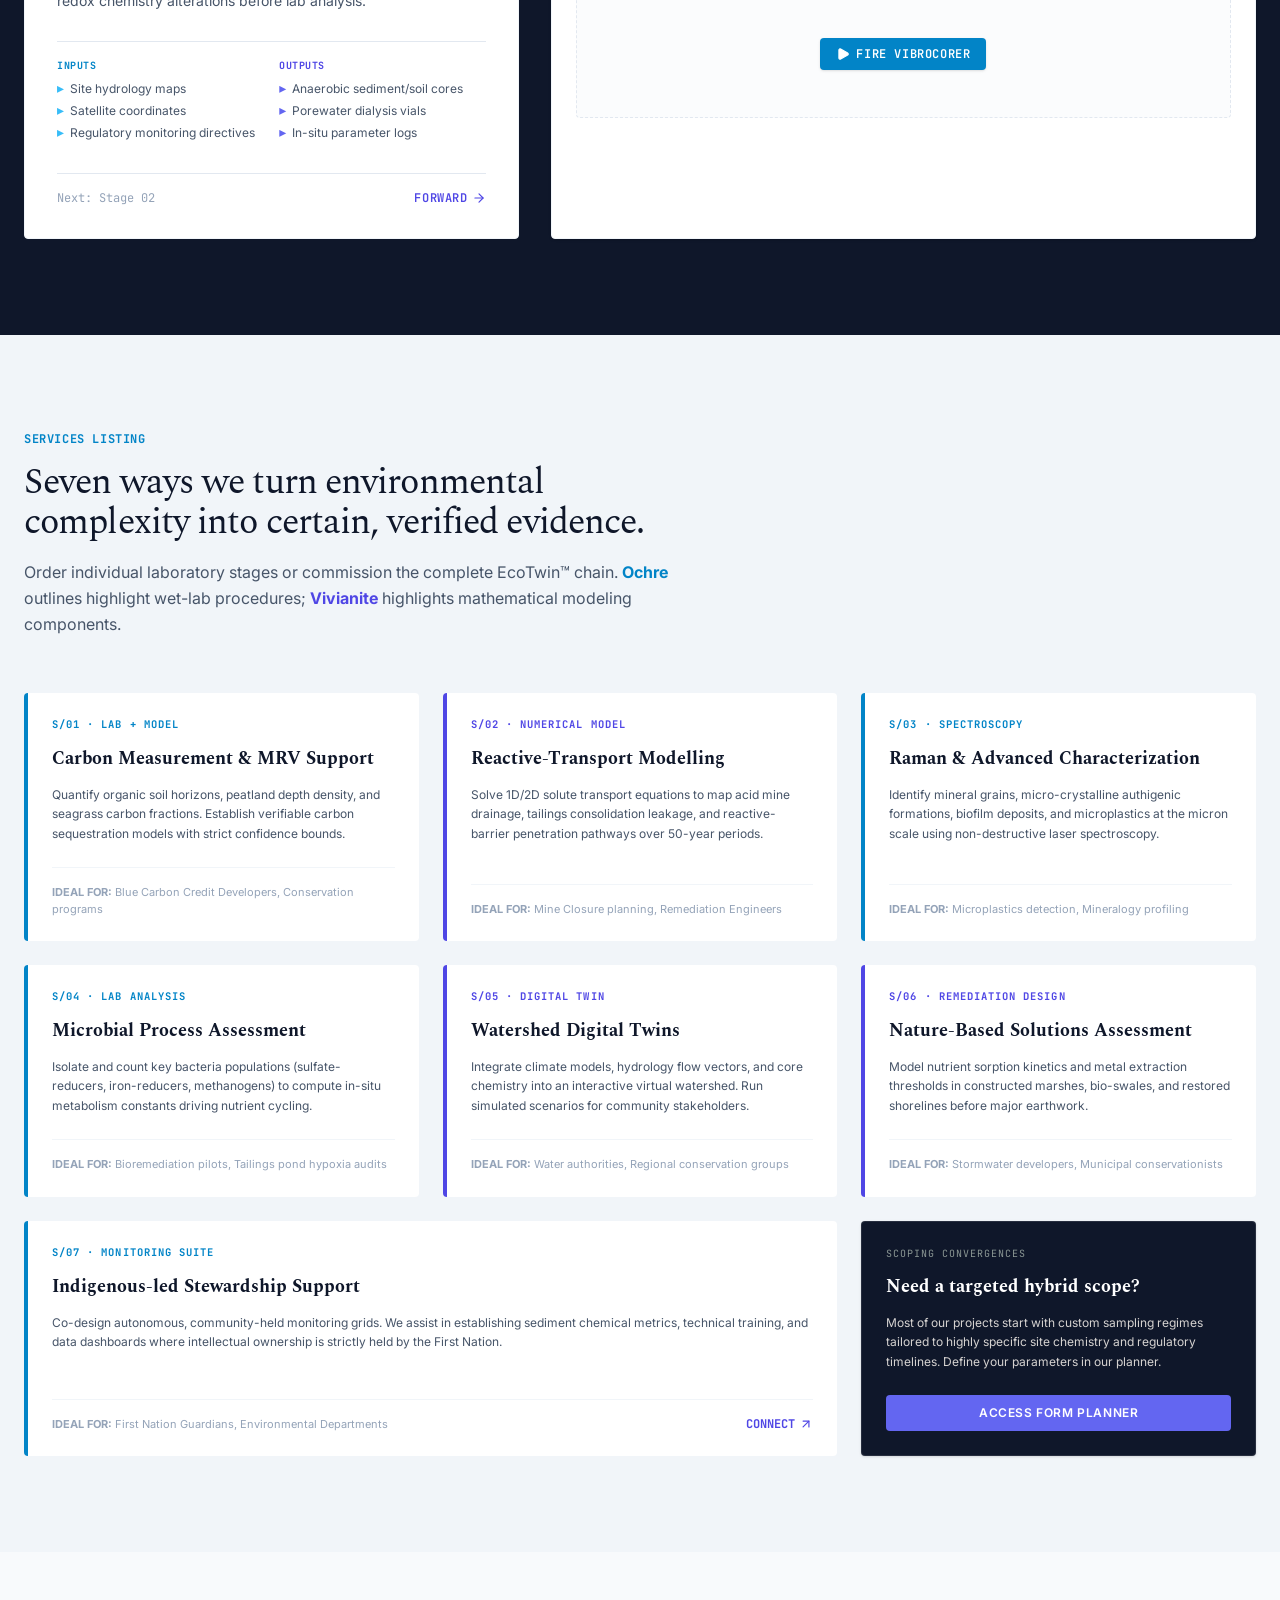
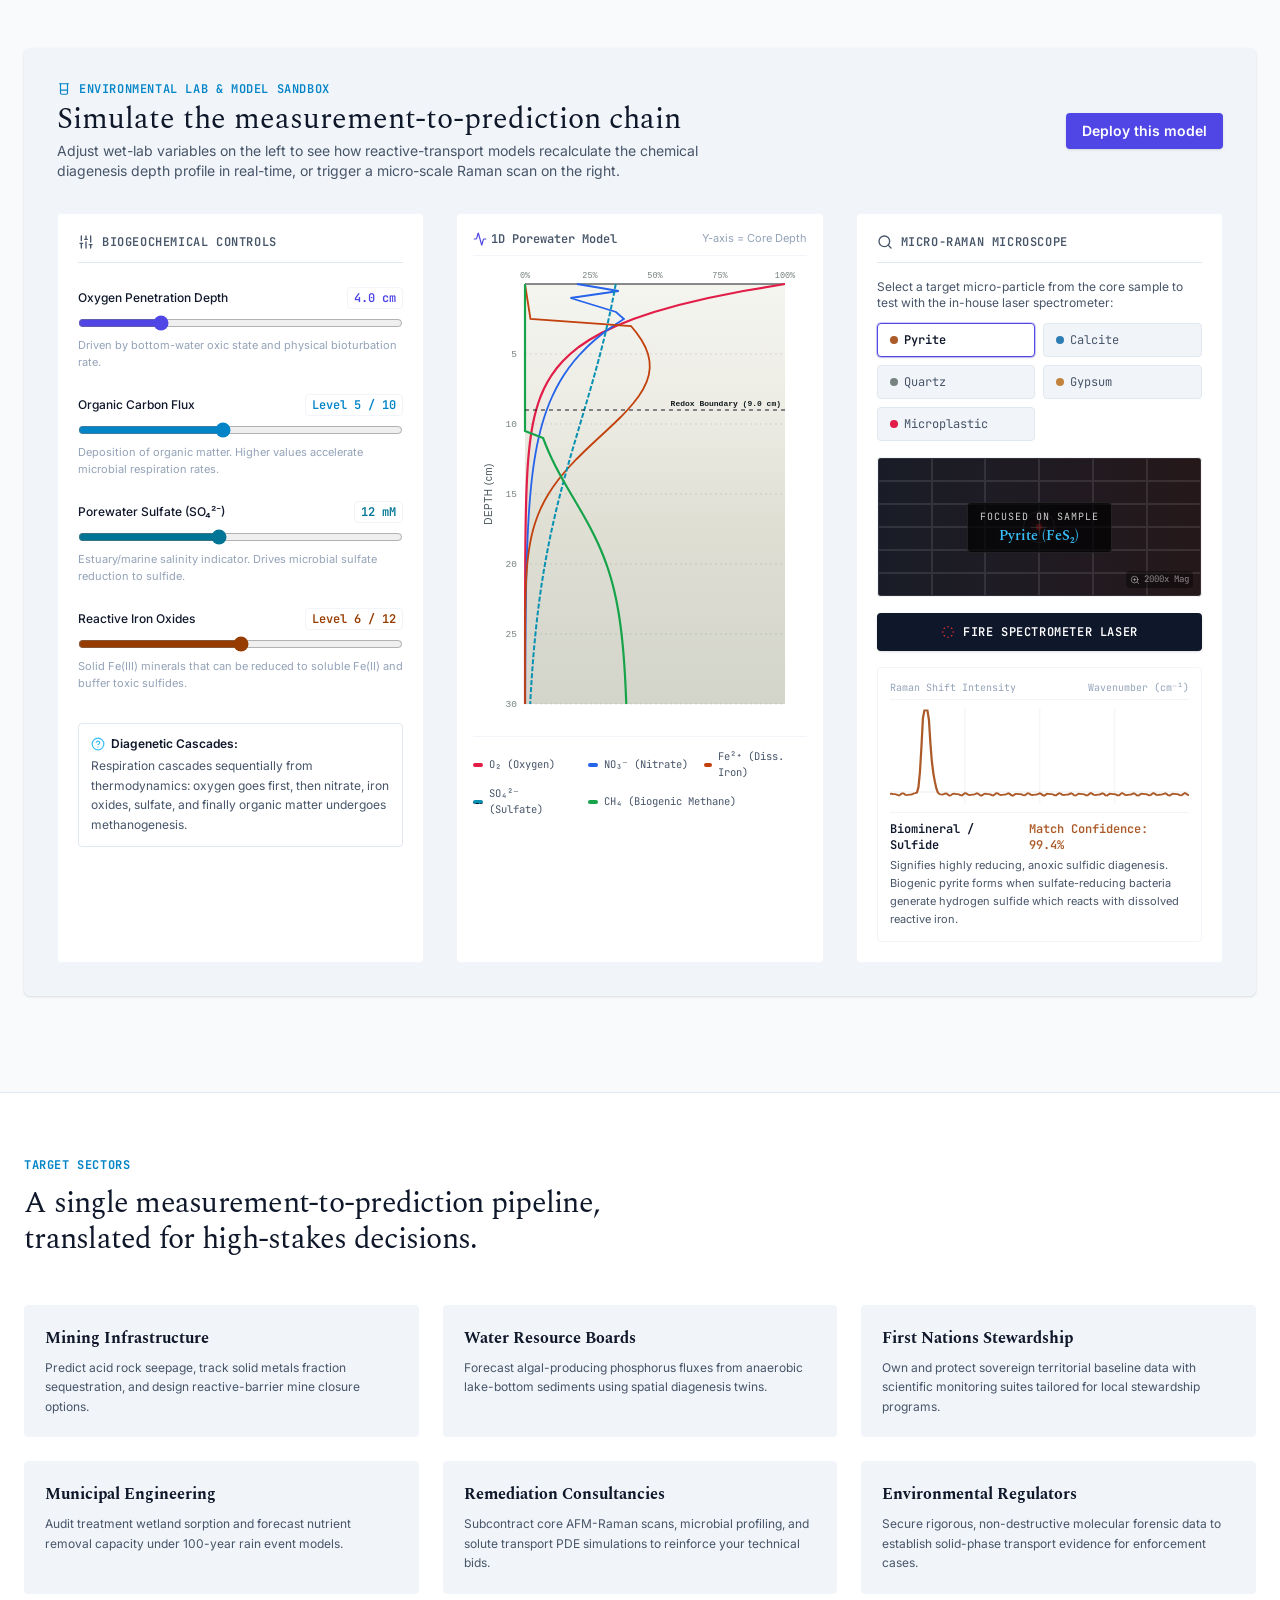
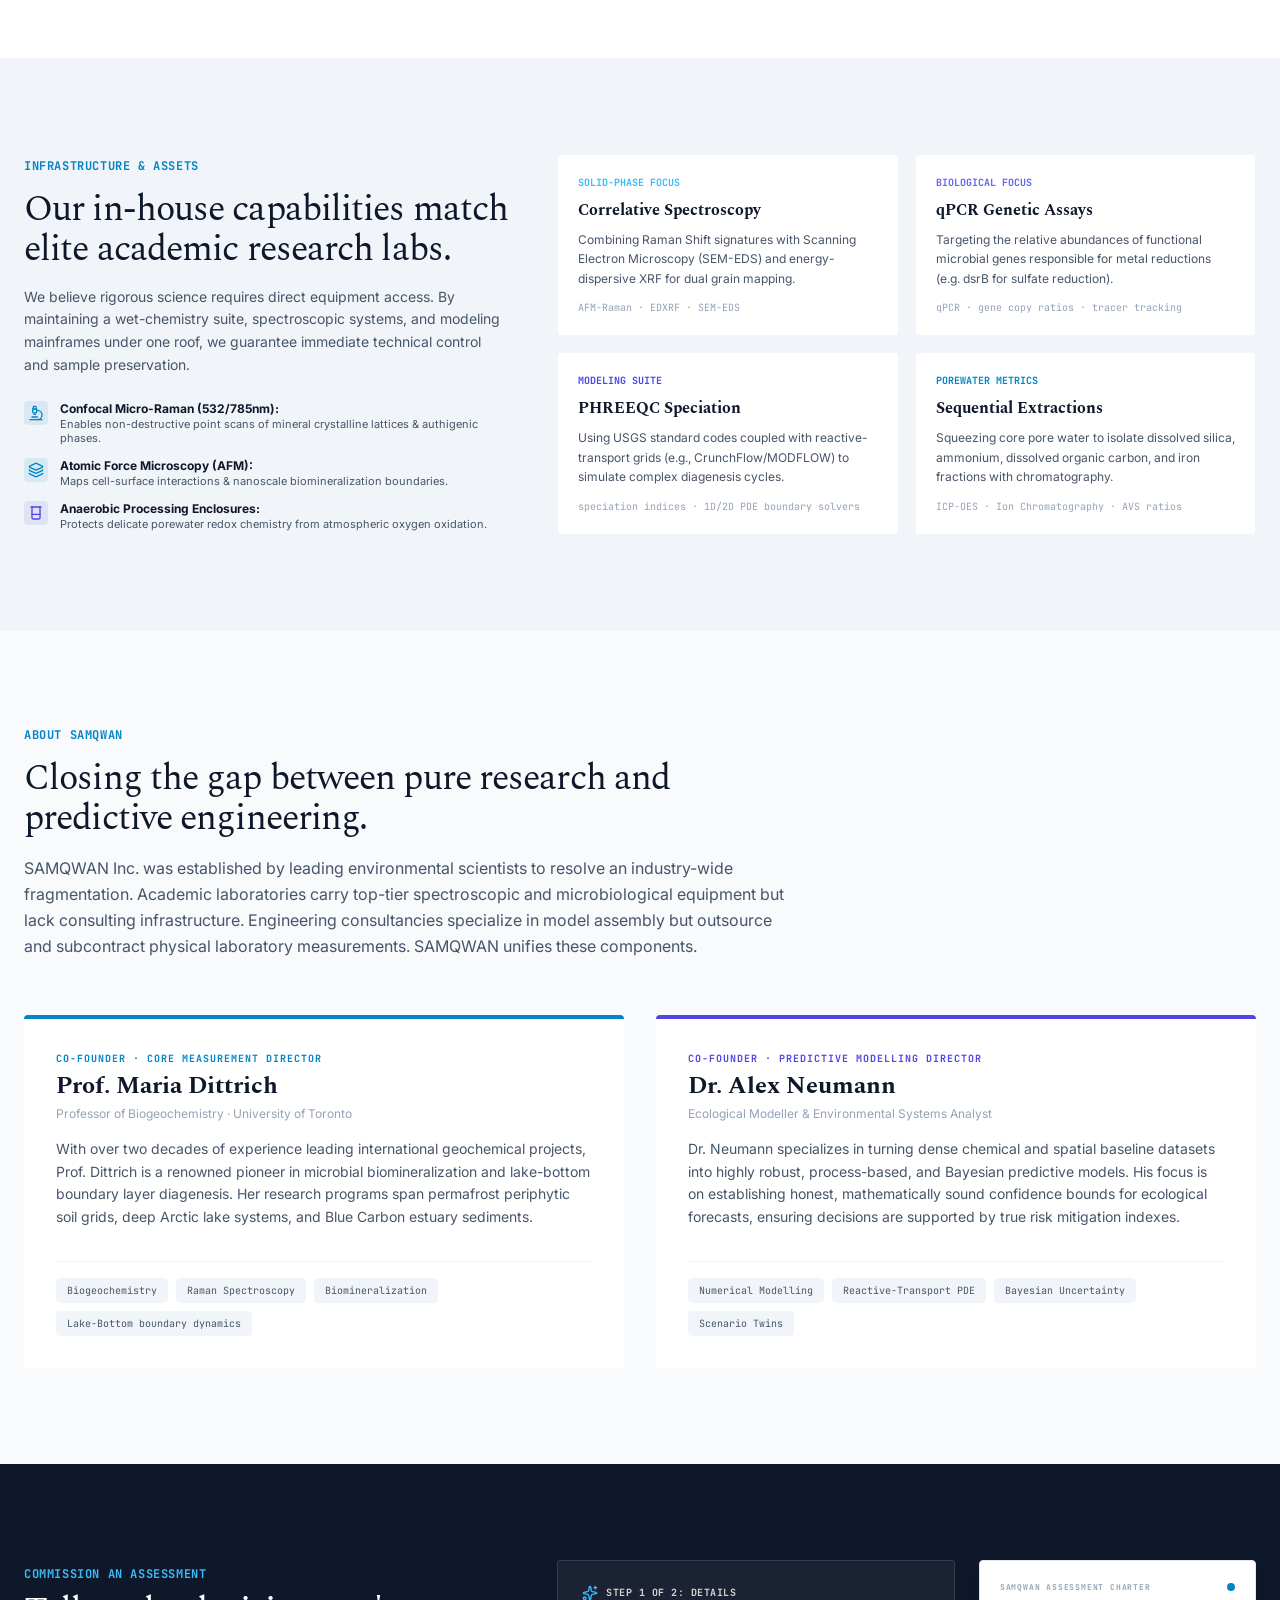
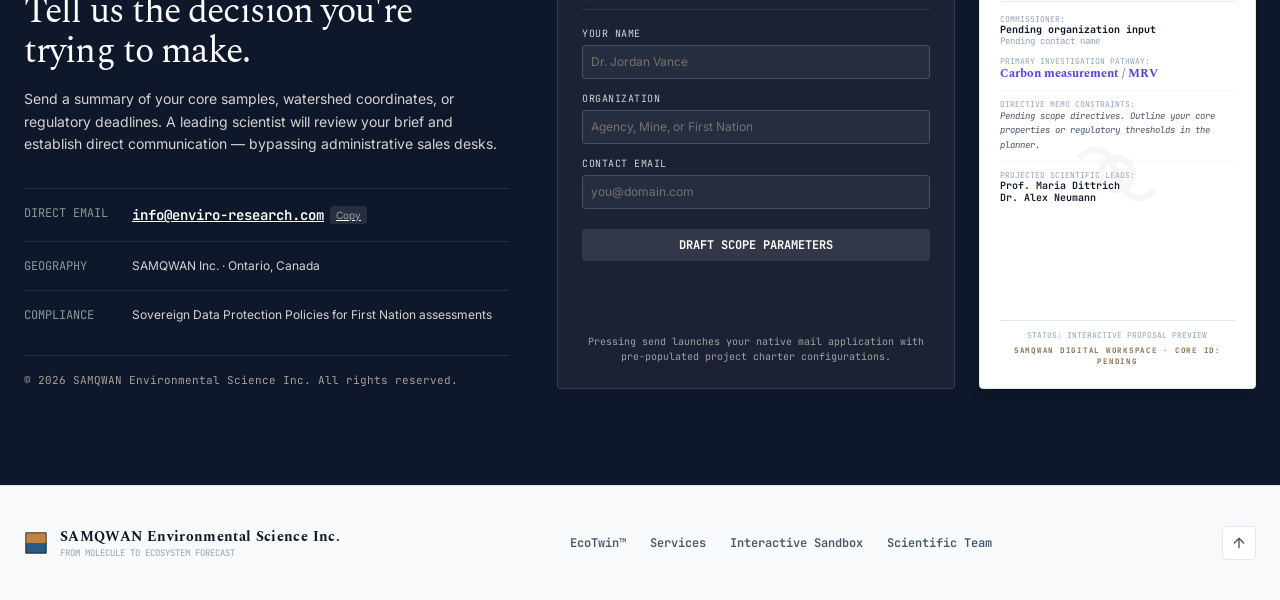
==== commit 477b0e63: "Replace with actual SAMQWAN website from enviro-research.com - Downloaded complete production websit" ====
--- a/index.html
+++ b/index.html
@@ -1,390 +1,75 @@
-<!DOCTYPE html>
+<!doctype html>
 <html lang="en">
-<head>
-    <meta charset="UTF-8">
-    <meta name="viewport" content="width=device-width, initial-scale=1.0">
-    <meta name="description" content="SAMQWAN Environmental Science Inc. - Environmental science laboratory and modelling firm specializing in sediment and porewater geochemistry, microbial process assessment, Raman/AFM/XRF characterization, reactive-transport modelling, carbon MRV and nature-based solutions assessment.">
-    <meta name="keywords" content="environmental science, sediment geochemistry, reactive-transport modelling, carbon MRV, nature-based solutions, microbial process assessment">
-    <meta property="og:title" content="SAMQWAN Environmental Science | Sediment Geochemistry & Reactive-Transport Modelling">
-    <meta property="og:description" content="Leading environmental science laboratory specializing in advanced sediment analysis and modelling solutions">
-    <meta property="og:image" content="https://enviro-research.com/og.jpg">
-    <meta property="og:url" content="https://enviro-research.com/">
+  <head>
+    <meta charset="UTF-8" />
+    <meta name="viewport" content="width=device-width, initial-scale=1.0" />
     <title>SAMQWAN Environmental Science | Sediment Geochemistry & Reactive-Transport Modelling</title>
-    <link rel="stylesheet" href="styles.css">
-    <link rel="preconnect" href="https://fonts.googleapis.com">
-    <link rel="preconnect" href="https://fonts.gstatic.com" crossorigin>
-    <link href="https://fonts.googleapis.com/css2?family=Inter:wght@300;400;500;600;700&family=Playfair+Display:wght@700&display=swap" rel="stylesheet">
-</head>
-<body>
-    <!-- Navigation -->
-    <nav class="navbar" id="navbar">
-        <div class="nav-container">
-            <div class="nav-logo">
-                <a href="#home">
-                    <span class="logo-text">SAMQWAN</span>
-                    <span class="logo-subtitle">Environmental Science</span>
-                </a>
-            </div>
-            <button class="nav-toggle" id="navToggle" aria-label="Toggle navigation">
-                <span></span>
-                <span></span>
-                <span></span>
-            </button>
-            <ul class="nav-menu" id="navMenu">
-                <li><a href="#home" class="nav-link">Home</a></li>
-                <li><a href="#services" class="nav-link">Services</a></li>
-                <li><a href="#expertise" class="nav-link">Expertise</a></li>
-                <li><a href="#about" class="nav-link">About</a></li>
-                <li><a href="#contact" class="nav-link btn-contact">Contact Us</a></li>
-            </ul>
-        </div>
-    </nav>
+    <meta name="description" content="SAMQWAN Environmental Science Inc. combines in-house Raman, AFM and XRF core analysis with reactive-transport modelling — porewater geochemistry, microbial process rates, carbon MRV and mine-closure risk forecasting for agencies, mines and First Nations." />
+    <link rel="canonical" href="https://enviro-research.com/" />
+    <meta name="robots" content="index, follow, max-snippet:-1, max-image-preview:large" />
 
-    <!-- Hero Section -->
-    <section class="hero" id="home">
-        <div class="hero-background"></div>
-        <div class="hero-content">
-            <h1 class="hero-title">
-                <span class="title-main">Environmental Science</span>
-                <span class="title-sub">Advancing Understanding Through Innovation</span>
-            </h1>
-            <p class="hero-description">
-                Leading environmental science laboratory and modelling firm specializing in sediment and porewater geochemistry, 
-                microbial process assessment, and reactive-transport modelling.
-            </p>
-            <div class="hero-cta">
-                <a href="#services" class="btn btn-primary">Explore Our Services</a>
-                <a href="#contact" class="btn btn-secondary">Get in Touch</a>
-            </div>
-        </div>
-        <div class="scroll-indicator">
-            <div class="scroll-arrow"></div>
-        </div>
-    </section>
+    <meta property="og:type" content="website" />
+    <meta property="og:site_name" content="SAMQWAN Environmental Science" />
+    <meta property="og:title" content="SAMQWAN Environmental Science — From Molecule to Ecosystem Forecast" />
+    <meta property="og:description" content="A single measurement-to-prediction pipeline: wet-lab core geochemistry plus calibrated reactive-transport models that regulators, communities and boards trust." />
+    <meta property="og:url" content="https://enviro-research.com/" />
+    <meta property="og:image" content="https://enviro-research.com/og.jpg" />
+    <meta property="og:locale" content="en_CA" />
 
-    <!-- Services Section -->
-    <section class="services" id="services">
-        <div class="container">
-            <div class="section-header">
-                <h2 class="section-title">Our Services</h2>
-                <p class="section-subtitle">Comprehensive environmental science solutions tailored to your needs</p>
-            </div>
-            <div class="services-grid">
-                <div class="service-card">
-                    <div class="service-icon">
-                        <svg viewBox="0 0 24 24" fill="none" stroke="currentColor" stroke-width="2">
-                            <path d="M12 2L2 7l10 5 10-5-10-5z"/>
-                            <path d="M2 17l10 5 10-5M2 12l10 5 10-5"/>
-                        </svg>
-                    </div>
-                    <h3>Sediment & Porewater Geochemistry</h3>
-                    <p>Advanced analysis of sediment composition and porewater chemistry to understand environmental processes and assess contamination risks.</p>
-                    <ul class="service-features">
-                        <li>Comprehensive chemical analysis</li>
-                        <li>Trace metal assessment</li>
-                        <li>Nutrient profiling</li>
-                        <li>Isotope analysis</li>
-                    </ul>
-                </div>
+    <meta name="twitter:card" content="summary_large_image" />
+    <meta name="twitter:title" content="SAMQWAN Environmental Science" />
+    <meta name="twitter:description" content="Sediment geochemistry, microbial process rates and reactive-transport forecasting for high-stakes environmental decisions." />
+    <meta name="twitter:image" content="https://enviro-research.com/og.jpg" />
 
-                <div class="service-card">
-                    <div class="service-icon">
-                        <svg viewBox="0 0 24 24" fill="none" stroke="currentColor" stroke-width="2">
-                            <circle cx="12" cy="12" r="10"/>
-                            <path d="M12 6v6l4 2"/>
-                        </svg>
-                    </div>
-                    <h3>Reactive-Transport Modelling</h3>
-                    <p>State-of-the-art computational models to predict contaminant transport, geochemical reactions, and environmental fate.</p>
-                    <ul class="service-features">
-                        <li>Contaminant fate prediction</li>
-                        <li>Biogeochemical process simulation</li>
-                        <li>Risk assessment modelling</li>
-                        <li>Remediation design support</li>
-                    </ul>
-                </div>
+    <script type="application/ld+json">
+    {
+      "@context": "https://schema.org",
+      "@type": "Organization",
+      "@id": "https://enviro-research.com/#organization",
+      "name": "SAMQWAN Environmental Science Inc.",
+      "url": "https://enviro-research.com/",
+      "logo": "https://enviro-research.com/og.jpg",
+      "email": "info@enviro-research.com",
+      "description": "Environmental science laboratory and modelling firm specializing in sediment and porewater geochemistry, microbial process assessment, Raman/AFM/XRF characterization, reactive-transport modelling, carbon MRV and nature-based solutions assessment.",
+      "areaServed": [
+        { "@type": "Country", "name": "Canada" },
+        { "@type": "Country", "name": "United States" }
+      ],
+      "knowsAbout": [
+        "Sediment and porewater geochemistry",
+        "Reactive-transport modelling",
+        "Microbial process assessment",
+        "Raman microscopy and advanced characterization",
+        "Carbon measurement and MRV support",
+        "Nature-based solutions assessment",
+        "Mine closure and tailings risk assessment",
+        "Indigenous-led environmental stewardship support"
+      ],
+      "contactPoint": {
+        "@type": "ContactPoint",
+        "contactType": "sales",
+        "email": "info@enviro-research.com",
+        "availableLanguage": ["en"]
+      }
+    }
+    </script>
 
-                <div class="service-card">
-                    <div class="service-icon">
-                        <svg viewBox="0 0 24 24" fill="none" stroke="currentColor" stroke-width="2">
-                            <path d="M21 16V8a2 2 0 0 0-1-1.73l-7-4a2 2 0 0 0-2 0l-7 4A2 2 0 0 0 3 8v8a2 2 0 0 0 1 1.73l7 4a2 2 0 0 0 2 0l7-4A2 2 0 0 0 21 16z"/>
-                            <polyline points="3.27 6.96 12 12.01 20.73 6.96"/>
-                            <line x1="12" y1="22.08" x2="12" y2="12"/>
-                        </svg>
-                    </div>
-                    <h3>Microbial Process Assessment</h3>
-                    <p>Evaluation of microbial communities and their role in biogeochemical cycles, bioremediation, and ecosystem function.</p>
-                    <ul class="service-features">
-                        <li>Microbial community analysis</li>
-                        <li>Bioremediation potential assessment</li>
-                        <li>Biogeochemical cycling studies</li>
-                        <li>Functional gene profiling</li>
-                    </ul>
-                </div>
+    <script type="application/ld+json">
+    {
+      "@context": "https://schema.org",
+      "@type": "WebSite",
+      "@id": "https://enviro-research.com/#website",
+      "url": "https://enviro-research.com/",
+      "name": "SAMQWAN Environmental Science",
+      "publisher": { "@id": "https://enviro-research.com/#organization" },
+      "inLanguage": "en"
+    }
+    </script>
+    <script type="module" crossorigin src="/assets/index-CdEyterf.js"></script>
+    <link rel="stylesheet" crossorigin href="/assets/index-DcObgsDt.css">
+  </head>
+  <body>
+    <div id="root"></div>
+  </body>
+</html>
 
-                <div class="service-card">
-                    <div class="service-icon">
-                        <svg viewBox="0 0 24 24" fill="none" stroke="currentColor" stroke-width="2">
-                            <path d="M9 11l3 3L22 4"/>
-                            <path d="M21 12v7a2 2 0 0 1-2 2H5a2 2 0 0 1-2-2V5a2 2 0 0 1 2-2h11"/>
-                        </svg>
-                    </div>
-                    <h3>Advanced Characterization</h3>
-                    <p>Cutting-edge analytical techniques including Raman microscopy, AFM, and XRF for detailed material characterization.</p>
-                    <ul class="service-features">
-                        <li>Raman spectroscopy</li>
-                        <li>Atomic force microscopy (AFM)</li>
-                        <li>X-ray fluorescence (XRF)</li>
-                        <li>Surface characterization</li>
-                    </ul>
-                </div>
-
-                <div class="service-card">
-                    <div class="service-icon">
-                        <svg viewBox="0 0 24 24" fill="none" stroke="currentColor" stroke-width="2">
-                            <path d="M3 9l9-7 9 7v11a2 2 0 0 1-2 2H5a2 2 0 0 1-2-2z"/>
-                            <polyline points="9 22 9 12 15 12 15 22"/>
-                        </svg>
-                    </div>
-                    <h3>Carbon MRV & Climate Solutions</h3>
-                    <p>Carbon measurement, reporting, and verification (MRV) support for nature-based climate solutions and carbon markets.</p>
-                    <ul class="service-features">
-                        <li>Carbon stock assessment</li>
-                        <li>Greenhouse gas monitoring</li>
-                        <li>MRV protocol development</li>
-                        <li>Blue carbon evaluation</li>
-                    </ul>
-                </div>
-
-                <div class="service-card">
-                    <div class="service-icon">
-                        <svg viewBox="0 0 24 24" fill="none" stroke="currentColor" stroke-width="2">
-                            <path d="M12 22s8-4 8-10V5l-8-3-8 3v7c0 6 8 10 8 10z"/>
-                        </svg>
-                    </div>
-                    <h3>Mine Closure & Risk Assessment</h3>
-                    <p>Comprehensive assessment of mine tailings, closure planning, and long-term environmental risk evaluation.</p>
-                    <ul class="service-features">
-                        <li>Tailings geochemistry</li>
-                        <li>Closure plan support</li>
-                        <li>Long-term risk assessment</li>
-                        <li>Regulatory compliance</li>
-                    </ul>
-                </div>
-            </div>
-        </div>
-    </section>
-
-    <!-- Expertise Section -->
-    <section class="expertise" id="expertise">
-        <div class="container">
-            <div class="section-header">
-                <h2 class="section-title">Areas of Expertise</h2>
-                <p class="section-subtitle">Deep knowledge across multiple environmental science domains</p>
-            </div>
-            <div class="expertise-content">
-                <div class="expertise-list">
-                    <div class="expertise-item">
-                        <div class="expertise-number">01</div>
-                        <h3>Sediment and Porewater Geochemistry</h3>
-                        <p>Expert analysis of sedimentary environments, contaminant behavior, and biogeochemical processes in aquatic and terrestrial systems.</p>
-                    </div>
-                    <div class="expertise-item">
-                        <div class="expertise-number">02</div>
-                        <h3>Reactive-Transport Modelling</h3>
-                        <p>Advanced numerical modeling capabilities for predicting contaminant fate, transport, and transformation in complex environmental systems.</p>
-                    </div>
-                    <div class="expertise-item">
-                        <div class="expertise-number">03</div>
-                        <h3>Nature-Based Solutions Assessment</h3>
-                        <p>Evaluation and optimization of nature-based climate solutions including wetland restoration, blue carbon projects, and ecosystem services.</p>
-                    </div>
-                    <div class="expertise-item">
-                        <div class="expertise-number">04</div>
-                        <h3>Indigenous-Led Environmental Stewardship</h3>
-                        <p>Supporting Indigenous communities in environmental monitoring, traditional knowledge integration, and sustainable resource management.</p>
-                    </div>
-                    <div class="expertise-item">
-                        <div class="expertise-number">05</div>
-                        <h3>Advanced Material Characterization</h3>
-                        <p>State-of-the-art analytical techniques for understanding material properties, surface chemistry, and environmental interactions.</p>
-                    </div>
-                    <div class="expertise-item">
-                        <div class="expertise-number">06</div>
-                        <h3>Carbon Measurement & MRV</h3>
-                        <p>Rigorous carbon accounting, greenhouse gas monitoring, and verification services for climate action projects.</p>
-                    </div>
-                </div>
-            </div>
-        </div>
-    </section>
-
-    <!-- Stats Section -->
-    <section class="stats">
-        <div class="container">
-            <div class="stats-grid">
-                <div class="stat-item">
-                    <div class="stat-number" data-target="15">0</div>
-                    <div class="stat-label">Years of Experience</div>
-                </div>
-                <div class="stat-item">
-                    <div class="stat-number" data-target="200">0</div>
-                    <div class="stat-label">Projects Completed</div>
-                </div>
-                <div class="stat-item">
-                    <div class="stat-number" data-target="2">0</div>
-                    <div class="stat-label">Countries Served</div>
-                </div>
-                <div class="stat-item">
-                    <div class="stat-number" data-target="50">0</div>
-                    <div class="stat-label">Research Publications</div>
-                </div>
-            </div>
-        </div>
-    </section>
-
-    <!-- About Section -->
-    <section class="about" id="about">
-        <div class="container">
-            <div class="about-content">
-                <div class="about-text">
-                    <h2 class="section-title">About SAMQWAN</h2>
-                    <p class="lead">SAMQWAN Environmental Science Inc. is a leading environmental science laboratory and modelling firm based in Canada, serving clients across North America.</p>
-                    <p>We combine cutting-edge analytical techniques with advanced computational modelling to provide comprehensive environmental solutions. Our multidisciplinary team brings together expertise in geochemistry, microbiology, environmental engineering, and data science.</p>
-                    <p>We are committed to supporting sustainable development, climate action, and Indigenous-led environmental stewardship through rigorous science and innovative approaches.</p>
-                    <div class="about-values">
-                        <div class="value-item">
-                            <h4>Scientific Excellence</h4>
-                            <p>Rigorous methodologies and peer-reviewed approaches</p>
-                        </div>
-                        <div class="value-item">
-                            <h4>Innovation</h4>
-                            <p>Advanced techniques and cutting-edge technologies</p>
-                        </div>
-                        <div class="value-item">
-                            <h4>Collaboration</h4>
-                            <p>Partnership with communities and stakeholders</p>
-                        </div>
-                    </div>
-                </div>
-                <div class="about-image">
-                    <div class="image-placeholder">
-                        <svg viewBox="0 0 400 500" fill="none">
-                            <rect width="400" height="500" fill="#e8f4f8"/>
-                            <path d="M200 150C200 150 250 180 250 220C250 260 220 280 200 280C180 280 150 260 150 220C150 180 200 150 200 150Z" fill="#4a90a4" opacity="0.3"/>
-                            <circle cx="200" cy="300" r="60" fill="#3a7d8f" opacity="0.4"/>
-                            <path d="M100 400C100 400 150 350 200 350C250 350 300 400 300 400" stroke="#2c6375" stroke-width="3" fill="none"/>
-                        </svg>
-                    </div>
-                </div>
-            </div>
-        </div>
-    </section>
-
-    <!-- Contact Section -->
-    <section class="contact" id="contact">
-        <div class="container">
-            <div class="section-header">
-                <h2 class="section-title">Get in Touch</h2>
-                <p class="section-subtitle">Ready to discuss your environmental science needs?</p>
-            </div>
-            <div class="contact-content">
-                <div class="contact-info">
-                    <div class="contact-item">
-                        <div class="contact-icon">
-                            <svg viewBox="0 0 24 24" fill="none" stroke="currentColor" stroke-width="2">
-                                <path d="M4 4h16c1.1 0 2 .9 2 2v12c0 1.1-.9 2-2 2H4c-1.1 0-2-.9-2-2V6c0-1.1.9-2 2-2z"/>
-                                <polyline points="22,6 12,13 2,6"/>
-                            </svg>
-                        </div>
-                        <div>
-                            <h4>Email</h4>
-                            <a href="mailto:info@enviro-research.com">info@enviro-research.com</a>
-                        </div>
-                    </div>
-                    <div class="contact-item">
-                        <div class="contact-icon">
-                            <svg viewBox="0 0 24 24" fill="none" stroke="currentColor" stroke-width="2">
-                                <path d="M21 10c0 7-9 13-9 13s-9-6-9-13a9 9 0 0 1 18 0z"/>
-                                <circle cx="12" cy="10" r="3"/>
-                            </svg>
-                        </div>
-                        <div>
-                            <h4>Service Area</h4>
-                            <p>Canada & United States</p>
-                        </div>
-                    </div>
-                </div>
-                <form class="contact-form" id="contactForm">
-                    <div class="form-group">
-                        <label for="name">Name *</label>
-                        <input type="text" id="name" name="name" required>
-                    </div>
-                    <div class="form-group">
-                        <label for="email">Email *</label>
-                        <input type="email" id="email" name="email" required>
-                    </div>
-                    <div class="form-group">
-                        <label for="organization">Organization</label>
-                        <input type="text" id="organization" name="organization">
-                    </div>
-                    <div class="form-group">
-                        <label for="service">Service Interest</label>
-                        <select id="service" name="service">
-                            <option value="">Select a service...</option>
-                            <option value="geochemistry">Sediment & Porewater Geochemistry</option>
-                            <option value="modelling">Reactive-Transport Modelling</option>
-                            <option value="microbial">Microbial Process Assessment</option>
-                            <option value="characterization">Advanced Characterization</option>
-                            <option value="carbon">Carbon MRV & Climate Solutions</option>
-                            <option value="mine">Mine Closure & Risk Assessment</option>
-                            <option value="other">Other</option>
-                        </select>
-                    </div>
-                    <div class="form-group full-width">
-                        <label for="message">Message *</label>
-                        <textarea id="message" name="message" rows="5" required></textarea>
-                    </div>
-                    <button type="submit" class="btn btn-primary btn-submit">Send Message</button>
-                </form>
-            </div>
-        </div>
-    </section>
-
-    <!-- Footer -->
-    <footer class="footer">
-        <div class="container">
-            <div class="footer-content">
-                <div class="footer-brand">
-                    <h3>SAMQWAN Environmental Science Inc.</h3>
-                    <p>Advancing environmental understanding through innovative science and technology.</p>
-                </div>
-                <div class="footer-links">
-                    <div class="footer-column">
-                        <h4>Services</h4>
-                        <ul>
-                            <li><a href="#services">Geochemistry</a></li>
-                            <li><a href="#services">Modelling</a></li>
-                            <li><a href="#services">Carbon MRV</a></li>
-                            <li><a href="#services">Risk Assessment</a></li>
-                        </ul>
-                    </div>
-                    <div class="footer-column">
-                        <h4>Company</h4>
-                        <ul>
-                            <li><a href="#about">About Us</a></li>
-                            <li><a href="#expertise">Expertise</a></li>
-                            <li><a href="#contact">Contact</a></li>
-                        </ul>
-                    </div>
-                </div>
-            </div>
-            <div class="footer-bottom">
-                <p>&copy; 2026 SAMQWAN Environmental Science Inc. All rights reserved.</p>
-            </div>
-        </div>
-    </footer>
-
-    <script src="script.js"></script>
-</body>
-</html>
--- a/assets/index-DcObgsDt.css
+++ b/assets/index-DcObgsDt.css
@@ -0,0 +1 @@
+@import"https://fonts.googleapis.com/css2?family=Spectral:ital,wght@0,300;0,400;0,500;0,600;1,400&family=Inter:wght@300;400;500;600;700&family=JetBrains+Mono:wght@400;500&display=swap";/*! tailwindcss v4.3.2 | MIT License | https://tailwindcss.com */@layer properties{@supports (((-webkit-hyphens:none)) and (not (margin-trim:inline))) or ((-moz-orient:inline) and (not (color:rgb(from red r g b)))){*,:before,:after,::backdrop{--tw-rotate-x:initial;--tw-rotate-y:initial;--tw-rotate-z:initial;--tw-skew-x:initial;--tw-skew-y:initial;--tw-divide-x-reverse:0;--tw-border-style:solid;--tw-divide-y-reverse:0;--tw-gradient-position:initial;--tw-gradient-from:#0000;--tw-gradient-via:#0000;--tw-gradient-to:#0000;--tw-gradient-stops:initial;--tw-gradient-via-stops:initial;--tw-gradient-from-position:0%;--tw-gradient-via-position:50%;--tw-gradient-to-position:100%;--tw-leading:initial;--tw-font-weight:initial;--tw-tracking:initial;--tw-shadow:0 0 #0000;--tw-shadow-color:initial;--tw-shadow-alpha:100%;--tw-inset-shadow:0 0 #0000;--tw-inset-shadow-color:initial;--tw-inset-shadow-alpha:100%;--tw-ring-color:initial;--tw-ring-shadow:0 0 #0000;--tw-inset-ring-color:initial;--tw-inset-ring-shadow:0 0 #0000;--tw-ring-inset:initial;--tw-ring-offset-width:0px;--tw-ring-offset-color:#fff;--tw-ring-offset-shadow:0 0 #0000;--tw-blur:initial;--tw-brightness:initial;--tw-contrast:initial;--tw-grayscale:initial;--tw-hue-rotate:initial;--tw-invert:initial;--tw-opacity:initial;--tw-saturate:initial;--tw-sepia:initial;--tw-drop-shadow:initial;--tw-drop-shadow-color:initial;--tw-drop-shadow-alpha:100%;--tw-drop-shadow-size:initial;--tw-backdrop-blur:initial;--tw-backdrop-brightness:initial;--tw-backdrop-contrast:initial;--tw-backdrop-grayscale:initial;--tw-backdrop-hue-rotate:initial;--tw-backdrop-invert:initial;--tw-backdrop-opacity:initial;--tw-backdrop-saturate:initial;--tw-backdrop-sepia:initial;--tw-duration:initial;--tw-translate-x:0;--tw-translate-y:0;--tw-translate-z:0;--tw-scale-x:1;--tw-scale-y:1;--tw-scale-z:1}}}@layer theme{:root,:host{--font-sans:"Inter", ui-sans-serif, system-ui, sans-serif;--font-serif:"Spectral", Georgia, serif;--font-mono:"JetBrains Mono", ui-monospace, SFMono-Regular, monospace;--color-red-500:oklch(63.7% .237 25.331);--color-red-600:oklch(57.7% .245 27.325);--color-amber-50:oklch(98.7% .022 95.277);--color-amber-200:oklch(92.4% .12 95.746);--color-amber-600:oklch(66.6% .179 58.318);--color-amber-800:oklch(47.3% .137 46.201);--color-amber-950:oklch(27.9% .077 45.635);--color-green-50:oklch(98.2% .018 155.826);--color-green-200:oklch(92.5% .084 155.995);--color-green-600:oklch(62.7% .194 149.214);--color-green-700:oklch(52.7% .154 150.069);--color-cyan-700:oklch(52% .105 223.128);--color-rose-50:oklch(96.9% .015 12.422);--color-rose-200:oklch(89.2% .058 10.001);--color-rose-700:oklch(51.4% .222 16.935);--color-stone-100:oklch(97% .001 106.424);--color-stone-300:oklch(86.9% .005 56.366);--color-stone-400:oklch(70.9% .01 56.259);--color-stone-500:oklch(55.3% .013 58.071);--color-stone-700:oklch(37.4% .01 67.558);--color-stone-800:oklch(26.8% .007 34.298);--color-stone-900:oklch(21.6% .006 56.043);--color-black:#000;--color-white:#fff;--spacing:.25rem;--container-xl:36rem;--container-2xl:42rem;--container-3xl:48rem;--container-7xl:80rem;--text-xs:.75rem;--text-xs--line-height:calc(1 / .75);--text-sm:.875rem;--text-sm--line-height:calc(1.25 / .875);--text-base:1rem;--text-base--line-height: 1.5 ;--text-lg:1.125rem;--text-lg--line-height:calc(1.75 / 1.125);--text-2xl:1.5rem;--text-2xl--line-height:calc(2 / 1.5);--text-3xl:1.875rem;--text-3xl--line-height: 1.2 ;--text-4xl:2.25rem;--text-4xl--line-height:calc(2.5 / 2.25);--text-5xl:3rem;--text-5xl--line-height:1;--text-6xl:3.75rem;--text-6xl--line-height:1;--font-weight-normal:400;--font-weight-medium:500;--font-weight-semibold:600;--font-weight-bold:700;--font-weight-extrabold:800;--tracking-tight:-.025em;--tracking-wide:.025em;--tracking-wider:.05em;--tracking-widest:.1em;--leading-tight:1.25;--leading-normal:1.5;--leading-relaxed:1.625;--radius-sm:.25rem;--radius-md:.375rem;--drop-shadow-sm:0 1px 2px #00000026;--animate-ping:ping 1s cubic-bezier(0, 0, .2, 1) infinite;--animate-pulse:pulse 2s cubic-bezier(.4, 0, .6, 1) infinite;--animate-bounce:bounce 1s infinite;--blur-md:12px;--blur-lg:16px;--default-transition-duration:.15s;--default-transition-timing-function:cubic-bezier(.4, 0, .2, 1);--default-font-family:var(--font-sans);--default-mono-font-family:var(--font-mono);--color-paper:#f8fafc;--color-surface:#fff;--color-surface-2:#f1f5f9;--color-ink:#0f172a;--color-ink-2:#475569;--color-ink-3:#94a3b8;--color-vivianite:#4f46e5;--color-vivianite-deep:#3730a3;--color-vivianite-bright:#6366f1;--color-ochre:#0284c7;--color-ochre-soft:#38bdf8;--color-line:#e2e8f0;--color-line-soft:#f1f5f9}}@layer base{*,:after,:before,::backdrop{box-sizing:border-box;border:0 solid;margin:0;padding:0}::file-selector-button{box-sizing:border-box;border:0 solid;margin:0;padding:0}html,:host{-webkit-text-size-adjust:100%;-moz-tab-size:4;tab-size:4;line-height:1.5;font-family:var(--default-font-family,ui-sans-serif, system-ui, sans-serif, "Apple Color Emoji", "Segoe UI Emoji", "Segoe UI Symbol", "Noto Color Emoji");font-feature-settings:var(--default-font-feature-settings,normal);font-variation-settings:var(--default-font-variation-settings,normal);-webkit-tap-highlight-color:transparent}hr{height:0;color:inherit;border-top-width:1px}abbr:where([title]){-webkit-text-decoration:underline dotted;text-decoration:underline dotted}h1,h2,h3,h4,h5,h6{font-size:inherit;font-weight:inherit}a{color:inherit;-webkit-text-decoration:inherit;text-decoration:inherit}b,strong{font-weight:bolder}code,kbd,samp,pre{font-family:var(--default-mono-font-family,ui-monospace, SFMono-Regular, Menlo, Monaco, Consolas, "Liberation Mono", "Courier New", monospace);font-feature-settings:var(--default-mono-font-feature-settings,normal);font-variation-settings:var(--default-mono-font-variation-settings,normal);font-size:1em}small{font-size:80%}sub,sup{vertical-align:baseline;font-size:75%;line-height:0;position:relative}sub{bottom:-.25em}sup{top:-.5em}table{text-indent:0;border-color:inherit;border-collapse:collapse}:-moz-focusring{outline:auto}progress{vertical-align:baseline}summary{display:list-item}ol,ul,menu{list-style:none}img,svg,video,canvas,audio,iframe,embed,object{vertical-align:middle;display:block}img,video{max-width:100%;height:auto}button,input,select,optgroup,textarea{font:inherit;font-feature-settings:inherit;font-variation-settings:inherit;letter-spacing:inherit;color:inherit;opacity:1;background-color:#0000;border-radius:0}::file-selector-button{font:inherit;font-feature-settings:inherit;font-variation-settings:inherit;letter-spacing:inherit;color:inherit;opacity:1;background-color:#0000;border-radius:0}:where(select:is([multiple],[size])) optgroup{font-weight:bolder}:where(select:is([multiple],[size])) optgroup option{padding-inline-start:20px}::file-selector-button{margin-inline-end:4px}::placeholder{opacity:1}@supports (not ((-webkit-appearance:-apple-pay-button))) or (contain-intrinsic-size:1px){::placeholder{color:currentColor}@supports (color:color-mix(in lab,red,red)){::placeholder{color:color-mix(in oklab,currentcolor 50%,transparent)}}}textarea{resize:vertical}::-webkit-search-decoration{-webkit-appearance:none}::-webkit-date-and-time-value{min-height:1lh;text-align:inherit}::-webkit-datetime-edit{display:inline-flex}::-webkit-datetime-edit-fields-wrapper{padding:0}::-webkit-datetime-edit{padding-block:0}::-webkit-datetime-edit-year-field{padding-block:0}::-webkit-datetime-edit-month-field{padding-block:0}::-webkit-datetime-edit-day-field{padding-block:0}::-webkit-datetime-edit-hour-field{padding-block:0}::-webkit-datetime-edit-minute-field{padding-block:0}::-webkit-datetime-edit-second-field{padding-block:0}::-webkit-datetime-edit-millisecond-field{padding-block:0}::-webkit-datetime-edit-meridiem-field{padding-block:0}::-webkit-calendar-picker-indicator{line-height:1}:-moz-ui-invalid{box-shadow:none}button,input:where([type=button],[type=reset],[type=submit]){-webkit-appearance:button;-moz-appearance:button;appearance:button}::file-selector-button{-webkit-appearance:button;-moz-appearance:button;appearance:button}::-webkit-inner-spin-button{height:auto}::-webkit-outer-spin-button{height:auto}[hidden]:where(:not([hidden=until-found])){display:none!important}}@layer components;@layer utilities{.pointer-events-none{pointer-events:none}.absolute{position:absolute}.relative{position:relative}.sticky{position:sticky}.inset-0{top:0;right:0;bottom:0;left:0}.top-0{top:0}.top-16{top:calc(var(--spacing) * 16)}.right-2{right:calc(var(--spacing) * 2)}.bottom-2{bottom:calc(var(--spacing) * 2)}.left-0{left:0}.isolate{isolation:isolate}.z-0{z-index:0}.z-10{z-index:10}.z-40{z-index:40}.z-50{z-index:50}.col-span-2{grid-column:span 2/span 2}.mx-12{margin-inline:calc(var(--spacing) * 12)}.mx-auto{margin-inline:auto}.my-1\.5{margin-block:calc(var(--spacing) * 1.5)}.my-2{margin-block:calc(var(--spacing) * 2)}.my-4{margin-block:calc(var(--spacing) * 4)}.my-6{margin-block:calc(var(--spacing) * 6)}.mt-0\.5{margin-top:calc(var(--spacing) * .5)}.mt-1{margin-top:var(--spacing)}.mt-1\.5{margin-top:calc(var(--spacing) * 1.5)}.mt-2{margin-top:calc(var(--spacing) * 2)}.mt-3{margin-top:calc(var(--spacing) * 3)}.mt-4{margin-top:calc(var(--spacing) * 4)}.mt-6{margin-top:calc(var(--spacing) * 6)}.mt-8{margin-top:calc(var(--spacing) * 8)}.mt-auto{margin-top:auto}.mb-1{margin-bottom:var(--spacing)}.mb-2{margin-bottom:calc(var(--spacing) * 2)}.mb-3{margin-bottom:calc(var(--spacing) * 3)}.mb-4{margin-bottom:calc(var(--spacing) * 4)}.mb-8{margin-bottom:calc(var(--spacing) * 8)}.mb-12{margin-bottom:calc(var(--spacing) * 12)}.mb-14{margin-bottom:calc(var(--spacing) * 14)}.block{display:block}.flex{display:flex}.grid{display:grid}.hidden{display:none}.inline-block{display:inline-block}.inline-flex{display:inline-flex}.h-0\.5{height:calc(var(--spacing) * .5)}.h-1{height:var(--spacing)}.h-1\.5{height:calc(var(--spacing) * 1.5)}.h-2{height:calc(var(--spacing) * 2)}.h-2\.5{height:calc(var(--spacing) * 2.5)}.h-3\.5{height:calc(var(--spacing) * 3.5)}.h-4{height:calc(var(--spacing) * 4)}.h-5{height:calc(var(--spacing) * 5)}.h-6{height:calc(var(--spacing) * 6)}.h-8{height:calc(var(--spacing) * 8)}.h-10{height:calc(var(--spacing) * 10)}.h-14{height:calc(var(--spacing) * 14)}.h-16{height:calc(var(--spacing) * 16)}.h-20{height:calc(var(--spacing) * 20)}.h-24{height:calc(var(--spacing) * 24)}.h-28{height:calc(var(--spacing) * 28)}.h-32{height:calc(var(--spacing) * 32)}.h-\[0\.5px\]{height:.5px}.h-auto{height:auto}.h-full{height:100%}.max-h-\[80px\]{max-height:80px}.min-h-\[92px\]{min-height:92px}.min-h-\[140px\]{min-height:140px}.min-h-\[160px\]{min-height:160px}.min-h-\[300px\]{min-height:300px}.min-h-\[360px\]{min-height:360px}.min-h-screen{min-height:100vh}.w-1\.5{width:calc(var(--spacing) * 1.5)}.w-1\/3{width:33.3333%}.w-2{width:calc(var(--spacing) * 2)}.w-2\.5{width:calc(var(--spacing) * 2.5)}.w-2\/3{width:66.6667%}.w-3\.5{width:calc(var(--spacing) * 3.5)}.w-4{width:calc(var(--spacing) * 4)}.w-5{width:calc(var(--spacing) * 5)}.w-6{width:calc(var(--spacing) * 6)}.w-8{width:calc(var(--spacing) * 8)}.w-10{width:calc(var(--spacing) * 10)}.w-12{width:calc(var(--spacing) * 12)}.w-16{width:calc(var(--spacing) * 16)}.w-20{width:calc(var(--spacing) * 20)}.w-24{width:calc(var(--spacing) * 24)}.w-32{width:calc(var(--spacing) * 32)}.w-\[0\.5px\]{width:.5px}.w-full{width:100%}.max-w-2xl{max-width:var(--container-2xl)}.max-w-3xl{max-width:var(--container-3xl)}.max-w-7xl{max-width:var(--container-7xl)}.max-w-\[320px\]{max-width:320px}.max-w-xl{max-width:var(--container-xl)}.flex-1{flex:1}.flex-none{flex:none}.rotate-90{rotate:90deg}.transform{transform:var(--tw-rotate-x,) var(--tw-rotate-y,) var(--tw-rotate-z,) var(--tw-skew-x,) var(--tw-skew-y,)}.animate-bounce{animation:var(--animate-bounce)}.animate-ping{animation:var(--animate-ping)}.animate-pulse{animation:var(--animate-pulse)}.cursor-not-allowed{cursor:not-allowed}.cursor-pointer{cursor:pointer}.resize-none{resize:none}.list-none{list-style-type:none}.grid-cols-1{grid-template-columns:repeat(1,minmax(0,1fr))}.grid-cols-2{grid-template-columns:repeat(2,minmax(0,1fr))}.grid-cols-3{grid-template-columns:repeat(3,minmax(0,1fr))}.grid-cols-4{grid-template-columns:repeat(4,minmax(0,1fr))}.grid-cols-6{grid-template-columns:repeat(6,minmax(0,1fr))}.grid-rows-6{grid-template-rows:repeat(6,minmax(0,1fr))}.flex-col{flex-direction:column}.flex-wrap{flex-wrap:wrap}.items-center{align-items:center}.items-start{align-items:flex-start}.items-stretch{align-items:stretch}.justify-between{justify-content:space-between}.justify-center{justify-content:center}.justify-start{justify-content:flex-start}.gap-0\.5{gap:calc(var(--spacing) * .5)}.gap-1{gap:var(--spacing)}.gap-1\.5{gap:calc(var(--spacing) * 1.5)}.gap-2{gap:calc(var(--spacing) * 2)}.gap-2\.5{gap:calc(var(--spacing) * 2.5)}.gap-3{gap:calc(var(--spacing) * 3)}.gap-4{gap:calc(var(--spacing) * 4)}.gap-6{gap:calc(var(--spacing) * 6)}.gap-7{gap:calc(var(--spacing) * 7)}.gap-8{gap:calc(var(--spacing) * 8)}.gap-12{gap:calc(var(--spacing) * 12)}.gap-x-3{column-gap:calc(var(--spacing) * 3)}.gap-x-8{column-gap:calc(var(--spacing) * 8)}.gap-y-1\.5{row-gap:calc(var(--spacing) * 1.5)}.gap-y-2{row-gap:calc(var(--spacing) * 2)}:where(.divide-x>:not(:last-child)){--tw-divide-x-reverse:0;border-inline-style:var(--tw-border-style);border-inline-start-width:calc(1px * var(--tw-divide-x-reverse));border-inline-end-width:calc(1px * calc(1 - var(--tw-divide-x-reverse)))}:where(.divide-y>:not(:last-child)){--tw-divide-y-reverse:0;border-bottom-style:var(--tw-border-style);border-top-style:var(--tw-border-style);border-top-width:calc(1px * var(--tw-divide-y-reverse));border-bottom-width:calc(1px * calc(1 - var(--tw-divide-y-reverse)))}:where(.divide-line>:not(:last-child)){border-color:var(--color-line)}.truncate{text-overflow:ellipsis;white-space:nowrap;overflow:hidden}.overflow-hidden{overflow:hidden}.overflow-y-auto{overflow-y:auto}.rounded{border-radius:.25rem}.rounded-full{border-radius:3.40282e38px}.rounded-md{border-radius:var(--radius-md)}.rounded-sm{border-radius:var(--radius-sm)}.border{border-style:var(--tw-border-style);border-width:1px}.border-2{border-style:var(--tw-border-style);border-width:2px}.border-4{border-style:var(--tw-border-style);border-width:4px}.border-\[0\.5px\]{border-style:var(--tw-border-style);border-width:.5px}.border-y{border-block-style:var(--tw-border-style);border-block-width:1px}.border-t{border-top-style:var(--tw-border-style);border-top-width:1px}.border-t-4{border-top-style:var(--tw-border-style);border-top-width:4px}.border-b{border-bottom-style:var(--tw-border-style);border-bottom-width:1px}.border-l-2{border-left-style:var(--tw-border-style);border-left-width:2px}.border-l-4{border-left-style:var(--tw-border-style);border-left-width:4px}.border-dashed{--tw-border-style:dashed;border-style:dashed}.border-\[\#245C86\]\/40{border-color:#245c8666}.border-\[\#ef4444\]\/40{border-color:#ef444466}.border-amber-200{border-color:var(--color-amber-200)}.border-current\/10{border-color:currentColor}@supports (color:color-mix(in lab,red,red)){.border-current\/10{border-color:color-mix(in oklab,currentcolor 10%,transparent)}}.border-green-200{border-color:var(--color-green-200)}.border-ink{border-color:var(--color-ink)}.border-ink-2{border-color:var(--color-ink-2)}.border-line{border-color:var(--color-line)}.border-line-soft{border-color:var(--color-line-soft)}.border-ochre{border-color:var(--color-ochre)}.border-ochre-soft{border-color:var(--color-ochre-soft)}.border-rose-200{border-color:var(--color-rose-200)}.border-stone-300{border-color:var(--color-stone-300)}.border-transparent{border-color:#0000}.border-vivianite{border-color:var(--color-vivianite)}.border-white{border-color:var(--color-white)}.border-white\/10{border-color:#ffffff1a}@supports (color:color-mix(in lab,red,red)){.border-white\/10{border-color:color-mix(in oklab,var(--color-white) 10%,transparent)}}.border-white\/12{border-color:#ffffff1f}@supports (color:color-mix(in lab,red,red)){.border-white\/12{border-color:color-mix(in oklab,var(--color-white) 12%,transparent)}}.border-white\/16{border-color:#ffffff29}@supports (color:color-mix(in lab,red,red)){.border-white\/16{border-color:color-mix(in oklab,var(--color-white) 16%,transparent)}}.border-white\/20{border-color:#fff3}@supports (color:color-mix(in lab,red,red)){.border-white\/20{border-color:color-mix(in oklab,var(--color-white) 20%,transparent)}}.bg-\[\#8a6a48\]{background-color:#8a6a48}.bg-\[\#16a34a\]{background-color:#16a34a}.bg-\[\#141B1E\]{background-color:#141b1e}.bg-\[\#245C86\]\/20{background-color:#245c8633}.bg-\[\#0891b2\]{background-color:#0891b2}.bg-\[\#2563eb\]{background-color:#2563eb}.bg-\[\#C4823F\]{background-color:#c4823f}.bg-\[\#c2410c\]{background-color:#c2410c}.bg-\[\#e11d48\]{background-color:#e11d48}.bg-\[\#ef4444\]\/20{background-color:#ef444433}.bg-amber-50{background-color:var(--color-amber-50)}.bg-amber-600\/30{background-color:#dd74004d}@supports (color:color-mix(in lab,red,red)){.bg-amber-600\/30{background-color:color-mix(in oklab,var(--color-amber-600) 30%,transparent)}}.bg-black\/40{background-color:#0006}@supports (color:color-mix(in lab,red,red)){.bg-black\/40{background-color:color-mix(in oklab,var(--color-black) 40%,transparent)}}.bg-black\/70{background-color:#000000b3}@supports (color:color-mix(in lab,red,red)){.bg-black\/70{background-color:color-mix(in oklab,var(--color-black) 70%,transparent)}}.bg-green-50{background-color:var(--color-green-50)}.bg-ink{background-color:var(--color-ink)}.bg-line-soft{background-color:var(--color-line-soft)}.bg-ochre{background-color:var(--color-ochre)}.bg-ochre-soft{background-color:var(--color-ochre-soft)}.bg-ochre\/10{background-color:#0284c71a}@supports (color:color-mix(in lab,red,red)){.bg-ochre\/10{background-color:color-mix(in oklab,var(--color-ochre) 10%,transparent)}}.bg-paper{background-color:var(--color-paper)}.bg-red-500{background-color:var(--color-red-500)}.bg-red-600\/10{background-color:#e400141a}@supports (color:color-mix(in lab,red,red)){.bg-red-600\/10{background-color:color-mix(in oklab,var(--color-red-600) 10%,transparent)}}.bg-rose-50{background-color:var(--color-rose-50)}.bg-stone-100{background-color:var(--color-stone-100)}.bg-stone-700{background-color:var(--color-stone-700)}.bg-stone-700\/80{background-color:#44403bcc}@supports (color:color-mix(in lab,red,red)){.bg-stone-700\/80{background-color:color-mix(in oklab,var(--color-stone-700) 80%,transparent)}}.bg-stone-900{background-color:var(--color-stone-900)}.bg-surface{background-color:var(--color-surface)}.bg-surface-2{background-color:var(--color-surface-2)}.bg-surface-2\/30{background-color:#f1f5f94d}@supports (color:color-mix(in lab,red,red)){.bg-surface-2\/30{background-color:color-mix(in oklab,var(--color-surface-2) 30%,transparent)}}.bg-surface-2\/60{background-color:#f1f5f999}@supports (color:color-mix(in lab,red,red)){.bg-surface-2\/60{background-color:color-mix(in oklab,var(--color-surface-2) 60%,transparent)}}.bg-surface\/85{background-color:#ffffffd9}@supports (color:color-mix(in lab,red,red)){.bg-surface\/85{background-color:color-mix(in oklab,var(--color-surface) 85%,transparent)}}.bg-transparent{background-color:#0000}.bg-vivianite{background-color:var(--color-vivianite)}.bg-vivianite-bright{background-color:var(--color-vivianite-bright)}.bg-vivianite\/10{background-color:#4f46e51a}@supports (color:color-mix(in lab,red,red)){.bg-vivianite\/10{background-color:color-mix(in oklab,var(--color-vivianite) 10%,transparent)}}.bg-white{background-color:var(--color-white)}.bg-white\/5{background-color:#ffffff0d}@supports (color:color-mix(in lab,red,red)){.bg-white\/5{background-color:color-mix(in oklab,var(--color-white) 5%,transparent)}}.bg-white\/10{background-color:#ffffff1a}@supports (color:color-mix(in lab,red,red)){.bg-white\/10{background-color:color-mix(in oklab,var(--color-white) 10%,transparent)}}.bg-white\/40{background-color:#fff6}@supports (color:color-mix(in lab,red,red)){.bg-white\/40{background-color:color-mix(in oklab,var(--color-white) 40%,transparent)}}.bg-gradient-to-b{--tw-gradient-position:to bottom in oklab;background-image:linear-gradient(var(--tw-gradient-stops))}.bg-gradient-to-r{--tw-gradient-position:to right in oklab;background-image:linear-gradient(var(--tw-gradient-stops))}.from-ochre{--tw-gradient-from:var(--color-ochre);--tw-gradient-stops:var(--tw-gradient-via-stops,var(--tw-gradient-position), var(--tw-gradient-from) var(--tw-gradient-from-position), var(--tw-gradient-to) var(--tw-gradient-to-position))}.from-stone-800{--tw-gradient-from:var(--color-stone-800);--tw-gradient-stops:var(--tw-gradient-via-stops,var(--tw-gradient-position), var(--tw-gradient-from) var(--tw-gradient-from-position), var(--tw-gradient-to) var(--tw-gradient-to-position))}.to-amber-950{--tw-gradient-to:var(--color-amber-950);--tw-gradient-stops:var(--tw-gradient-via-stops,var(--tw-gradient-position), var(--tw-gradient-from) var(--tw-gradient-from-position), var(--tw-gradient-to) var(--tw-gradient-to-position))}.fill-current{fill:currentColor}.p-1{padding:var(--spacing)}.p-2{padding:calc(var(--spacing) * 2)}.p-2\.5{padding:calc(var(--spacing) * 2.5)}.p-3{padding:calc(var(--spacing) * 3)}.p-4{padding:calc(var(--spacing) * 4)}.p-5{padding:calc(var(--spacing) * 5)}.p-6{padding:calc(var(--spacing) * 6)}.px-1{padding-inline:var(--spacing)}.px-1\.5{padding-inline:calc(var(--spacing) * 1.5)}.px-2{padding-inline:calc(var(--spacing) * 2)}.px-2\.5{padding-inline:calc(var(--spacing) * 2.5)}.px-3{padding-inline:calc(var(--spacing) * 3)}.px-4{padding-inline:calc(var(--spacing) * 4)}.px-6{padding-inline:calc(var(--spacing) * 6)}.py-0\.5{padding-block:calc(var(--spacing) * .5)}.py-1{padding-block:var(--spacing)}.py-1\.5{padding-block:calc(var(--spacing) * 1.5)}.py-2{padding-block:calc(var(--spacing) * 2)}.py-2\.5{padding-block:calc(var(--spacing) * 2.5)}.py-3{padding-block:calc(var(--spacing) * 3)}.py-3\.5{padding-block:calc(var(--spacing) * 3.5)}.py-4{padding-block:calc(var(--spacing) * 4)}.py-10{padding-block:calc(var(--spacing) * 10)}.py-12{padding-block:calc(var(--spacing) * 12)}.py-16{padding-block:calc(var(--spacing) * 16)}.pt-2{padding-top:calc(var(--spacing) * 2)}.pt-3{padding-top:calc(var(--spacing) * 3)}.pt-4{padding-top:calc(var(--spacing) * 4)}.pt-6{padding-top:calc(var(--spacing) * 6)}.pr-1{padding-right:var(--spacing)}.pb-1{padding-bottom:var(--spacing)}.pb-2{padding-bottom:calc(var(--spacing) * 2)}.pb-3{padding-bottom:calc(var(--spacing) * 3)}.pl-3{padding-left:calc(var(--spacing) * 3)}.text-center{text-align:center}.text-left{text-align:left}.text-right{text-align:right}.font-mono{font-family:var(--font-mono)}.font-sans{font-family:var(--font-sans)}.font-serif{font-family:var(--font-serif)}.text-2xl{font-size:var(--text-2xl);line-height:var(--tw-leading,var(--text-2xl--line-height))}.text-3xl{font-size:var(--text-3xl);line-height:var(--tw-leading,var(--text-3xl--line-height))}.text-4xl{font-size:var(--text-4xl);line-height:var(--tw-leading,var(--text-4xl--line-height))}.text-base{font-size:var(--text-base);line-height:var(--tw-leading,var(--text-base--line-height))}.text-lg{font-size:var(--text-lg);line-height:var(--tw-leading,var(--text-lg--line-height))}.text-sm{font-size:var(--text-sm);line-height:var(--tw-leading,var(--text-sm--line-height))}.text-xs{font-size:var(--text-xs);line-height:var(--tw-leading,var(--text-xs--line-height))}.text-\[7\.5px\]{font-size:7.5px}.text-\[8px\]{font-size:8px}.text-\[9\.5px\]{font-size:9.5px}.text-\[9px\]{font-size:9px}.text-\[10\.5px\]{font-size:10.5px}.text-\[10px\]{font-size:10px}.text-\[11px\]{font-size:11px}.text-\[14\.5px\]{font-size:14.5px}.leading-\[1\.08\]{--tw-leading:1.08;line-height:1.08}.leading-none{--tw-leading:1;line-height:1}.leading-normal{--tw-leading:var(--leading-normal);line-height:var(--leading-normal)}.leading-relaxed{--tw-leading:var(--leading-relaxed);line-height:var(--leading-relaxed)}.leading-tight{--tw-leading:var(--leading-tight);line-height:var(--leading-tight)}.font-bold{--tw-font-weight:var(--font-weight-bold);font-weight:var(--font-weight-bold)}.font-extrabold{--tw-font-weight:var(--font-weight-extrabold);font-weight:var(--font-weight-extrabold)}.font-medium{--tw-font-weight:var(--font-weight-medium);font-weight:var(--font-weight-medium)}.font-normal{--tw-font-weight:var(--font-weight-normal);font-weight:var(--font-weight-normal)}.font-semibold{--tw-font-weight:var(--font-weight-semibold);font-weight:var(--font-weight-semibold)}.tracking-tight{--tw-tracking:var(--tracking-tight);letter-spacing:var(--tracking-tight)}.tracking-wide{--tw-tracking:var(--tracking-wide);letter-spacing:var(--tracking-wide)}.tracking-wider{--tw-tracking:var(--tracking-wider);letter-spacing:var(--tracking-wider)}.tracking-widest{--tw-tracking:var(--tracking-widest);letter-spacing:var(--tracking-widest)}.text-\[\#8B9794\]{color:#8b9794}.text-\[\#8a6a48\]{color:#8a6a48}.text-\[\#ef4444\]{color:#ef4444}.text-amber-800{color:var(--color-amber-800)}.text-cyan-700{color:var(--color-cyan-700)}.text-green-600{color:var(--color-green-600)}.text-green-700{color:var(--color-green-700)}.text-ink{color:var(--color-ink)}.text-ink-2{color:var(--color-ink-2)}.text-ink-3{color:var(--color-ink-3)}.text-ochre{color:var(--color-ochre)}.text-ochre-soft{color:var(--color-ochre-soft)}.text-red-500{color:var(--color-red-500)}.text-rose-700{color:var(--color-rose-700)}.text-stone-300{color:var(--color-stone-300)}.text-stone-400{color:var(--color-stone-400)}.text-vivianite{color:var(--color-vivianite)}.text-vivianite-bright{color:var(--color-vivianite-bright)}.text-white{color:var(--color-white)}.text-white\/50{color:#ffffff80}@supports (color:color-mix(in lab,red,red)){.text-white\/50{color:color-mix(in oklab,var(--color-white) 50%,transparent)}}.text-white\/80{color:#fffc}@supports (color:color-mix(in lab,red,red)){.text-white\/80{color:color-mix(in oklab,var(--color-white) 80%,transparent)}}.uppercase{text-transform:uppercase}.italic{font-style:italic}.no-underline{text-decoration-line:none}.underline{text-decoration-line:underline}.placeholder-stone-500::placeholder{color:var(--color-stone-500)}.accent-amber-800{accent-color:var(--color-amber-800)}.accent-cyan-700{accent-color:var(--color-cyan-700)}.accent-ochre{accent-color:var(--color-ochre)}.accent-vivianite{accent-color:var(--color-vivianite)}.opacity-10{opacity:.1}.opacity-40{opacity:.4}.opacity-80{opacity:.8}.opacity-\[0\.03\]{opacity:.03}.shadow-\[0_0_8px_\#ef4444\]{--tw-shadow:0 0 8px var(--tw-shadow-color,#ef4444);box-shadow:var(--tw-inset-shadow),var(--tw-inset-ring-shadow),var(--tw-ring-offset-shadow),var(--tw-ring-shadow),var(--tw-shadow)}.shadow-inner{--tw-shadow:inset 0 2px 4px 0 var(--tw-shadow-color,#0000000d);box-shadow:var(--tw-inset-shadow),var(--tw-inset-ring-shadow),var(--tw-ring-offset-shadow),var(--tw-ring-shadow),var(--tw-shadow)}.shadow-lg{--tw-shadow:0 10px 15px -3px var(--tw-shadow-color,#0000001a), 0 4px 6px -4px var(--tw-shadow-color,#0000001a);box-shadow:var(--tw-inset-shadow),var(--tw-inset-ring-shadow),var(--tw-ring-offset-shadow),var(--tw-ring-shadow),var(--tw-shadow)}.shadow-md{--tw-shadow:0 4px 6px -1px var(--tw-shadow-color,#0000001a), 0 2px 4px -2px var(--tw-shadow-color,#0000001a);box-shadow:var(--tw-inset-shadow),var(--tw-inset-ring-shadow),var(--tw-ring-offset-shadow),var(--tw-ring-shadow),var(--tw-shadow)}.shadow-sm{--tw-shadow:0 1px 3px 0 var(--tw-shadow-color,#0000001a), 0 1px 2px -1px var(--tw-shadow-color,#0000001a);box-shadow:var(--tw-inset-shadow),var(--tw-inset-ring-shadow),var(--tw-ring-offset-shadow),var(--tw-ring-shadow),var(--tw-shadow)}.ring-1{--tw-ring-shadow:var(--tw-ring-inset,) 0 0 0 calc(1px + var(--tw-ring-offset-width)) var(--tw-ring-color,currentcolor);box-shadow:var(--tw-inset-shadow),var(--tw-inset-ring-shadow),var(--tw-ring-offset-shadow),var(--tw-ring-shadow),var(--tw-shadow)}.ring-2{--tw-ring-shadow:var(--tw-ring-inset,) 0 0 0 calc(2px + var(--tw-ring-offset-width)) var(--tw-ring-color,currentcolor);box-shadow:var(--tw-inset-shadow),var(--tw-inset-ring-shadow),var(--tw-ring-offset-shadow),var(--tw-ring-shadow),var(--tw-shadow)}.ring-ink\/10{--tw-ring-color:#0f172a1a}@supports (color:color-mix(in lab,red,red)){.ring-ink\/10{--tw-ring-color:color-mix(in oklab, var(--color-ink) 10%, transparent)}}.ring-vivianite\/20{--tw-ring-color:#4f46e533}@supports (color:color-mix(in lab,red,red)){.ring-vivianite\/20{--tw-ring-color:color-mix(in oklab, var(--color-vivianite) 20%, transparent)}}.ring-vivianite\/25{--tw-ring-color:#4f46e540}@supports (color:color-mix(in lab,red,red)){.ring-vivianite\/25{--tw-ring-color:color-mix(in oklab, var(--color-vivianite) 25%, transparent)}}.blur-lg{--tw-blur:blur(var(--blur-lg));filter:var(--tw-blur,) var(--tw-brightness,) var(--tw-contrast,) var(--tw-grayscale,) var(--tw-hue-rotate,) var(--tw-invert,) var(--tw-saturate,) var(--tw-sepia,) var(--tw-drop-shadow,)}.blur-md{--tw-blur:blur(var(--blur-md));filter:var(--tw-blur,) var(--tw-brightness,) var(--tw-contrast,) var(--tw-grayscale,) var(--tw-hue-rotate,) var(--tw-invert,) var(--tw-saturate,) var(--tw-sepia,) var(--tw-drop-shadow,)}.drop-shadow-sm{--tw-drop-shadow-size:drop-shadow(0 1px 2px var(--tw-drop-shadow-color,#00000026));--tw-drop-shadow:drop-shadow(var(--drop-shadow-sm));filter:var(--tw-blur,) var(--tw-brightness,) var(--tw-contrast,) var(--tw-grayscale,) var(--tw-hue-rotate,) var(--tw-invert,) var(--tw-saturate,) var(--tw-sepia,) var(--tw-drop-shadow,)}.backdrop-blur-md{--tw-backdrop-blur:blur(var(--blur-md));-webkit-backdrop-filter:var(--tw-backdrop-blur,) var(--tw-backdrop-brightness,) var(--tw-backdrop-contrast,) var(--tw-backdrop-grayscale,) var(--tw-backdrop-hue-rotate,) var(--tw-backdrop-invert,) var(--tw-backdrop-opacity,) var(--tw-backdrop-saturate,) var(--tw-backdrop-sepia,);backdrop-filter:var(--tw-backdrop-blur,) var(--tw-backdrop-brightness,) var(--tw-backdrop-contrast,) var(--tw-backdrop-grayscale,) var(--tw-backdrop-hue-rotate,) var(--tw-backdrop-invert,) var(--tw-backdrop-opacity,) var(--tw-backdrop-saturate,) var(--tw-backdrop-sepia,)}.transition{transition-property:color,background-color,border-color,outline-color,text-decoration-color,fill,stroke,--tw-gradient-from,--tw-gradient-via,--tw-gradient-to,opacity,box-shadow,transform,translate,scale,rotate,filter,-webkit-backdrop-filter,backdrop-filter,display,content-visibility,overlay,pointer-events;transition-timing-function:var(--tw-ease,var(--default-transition-timing-function));transition-duration:var(--tw-duration,var(--default-transition-duration))}.transition-all{transition-property:all;transition-timing-function:var(--tw-ease,var(--default-transition-timing-function));transition-duration:var(--tw-duration,var(--default-transition-duration))}.transition-colors{transition-property:color,background-color,border-color,outline-color,text-decoration-color,fill,stroke,--tw-gradient-from,--tw-gradient-via,--tw-gradient-to;transition-timing-function:var(--tw-ease,var(--default-transition-timing-function));transition-duration:var(--tw-duration,var(--default-transition-duration))}.transition-transform{transition-property:transform,translate,scale,rotate;transition-timing-function:var(--tw-ease,var(--default-transition-timing-function));transition-duration:var(--tw-duration,var(--default-transition-duration))}.duration-150{--tw-duration:.15s;transition-duration:.15s}.duration-200{--tw-duration:.2s;transition-duration:.2s}.duration-300{--tw-duration:.3s;transition-duration:.3s}.select-none{-webkit-user-select:none;user-select:none}@media(hover:hover){.group-hover\:translate-x-1:is(:where(.group):hover *){--tw-translate-x:var(--spacing);translate:var(--tw-translate-x) var(--tw-translate-y)}.group-hover\:scale-105:is(:where(.group):hover *){--tw-scale-x:105%;--tw-scale-y:105%;--tw-scale-z:105%;scale:var(--tw-scale-x) var(--tw-scale-y)}}.selection\:bg-vivianite ::selection{background-color:var(--color-vivianite)}.selection\:bg-vivianite::selection{background-color:var(--color-vivianite)}.selection\:text-white ::selection{color:var(--color-white)}.selection\:text-white::selection{color:var(--color-white)}@media(hover:hover){.hover\:-translate-y-0\.5:hover{--tw-translate-y:calc(var(--spacing) * -.5);translate:var(--tw-translate-x) var(--tw-translate-y)}.hover\:border-ink:hover{border-color:var(--color-ink)}.hover\:border-ink-3:hover{border-color:var(--color-ink-3)}.hover\:bg-ink-2:hover{background-color:var(--color-ink-2)}.hover\:bg-ochre-soft:hover{background-color:var(--color-ochre-soft)}.hover\:bg-paper:hover{background-color:var(--color-paper)}.hover\:bg-surface:hover{background-color:var(--color-surface)}.hover\:bg-surface-2:hover{background-color:var(--color-surface-2)}.hover\:bg-vivianite-deep:hover{background-color:var(--color-vivianite-deep)}.hover\:bg-white\/5:hover{background-color:#ffffff0d}@supports (color:color-mix(in lab,red,red)){.hover\:bg-white\/5:hover{background-color:color-mix(in oklab,var(--color-white) 5%,transparent)}}.hover\:bg-white\/15:hover{background-color:#ffffff26}@supports (color:color-mix(in lab,red,red)){.hover\:bg-white\/15:hover{background-color:color-mix(in oklab,var(--color-white) 15%,transparent)}}.hover\:text-ink:hover{color:var(--color-ink)}.hover\:text-ochre-soft:hover{color:var(--color-ochre-soft)}.hover\:text-vivianite-bright:hover{color:var(--color-vivianite-bright)}.hover\:underline:hover{text-decoration-line:underline}.hover\:shadow-md:hover{--tw-shadow:0 4px 6px -1px var(--tw-shadow-color,#0000001a), 0 2px 4px -2px var(--tw-shadow-color,#0000001a);box-shadow:var(--tw-inset-shadow),var(--tw-inset-ring-shadow),var(--tw-ring-offset-shadow),var(--tw-ring-shadow),var(--tw-shadow)}}.focus\:border-ochre:focus{border-color:var(--color-ochre)}.focus\:outline-none:focus{--tw-outline-style:none;outline-style:none}@media(min-width:40rem){.sm\:grid-cols-2{grid-template-columns:repeat(2,minmax(0,1fr))}.sm\:flex-row{flex-direction:row}.sm\:text-4xl{font-size:var(--text-4xl);line-height:var(--tw-leading,var(--text-4xl--line-height))}.sm\:text-5xl{font-size:var(--text-5xl);line-height:var(--tw-leading,var(--text-5xl--line-height))}.sm\:text-base{font-size:var(--text-base);line-height:var(--tw-leading,var(--text-base--line-height))}.sm\:text-lg{font-size:var(--text-lg);line-height:var(--tw-leading,var(--text-lg--line-height))}.sm\:text-sm{font-size:var(--text-sm);line-height:var(--tw-leading,var(--text-sm--line-height))}}@media(min-width:48rem){.md\:col-span-5{grid-column:span 5/span 5}.md\:col-span-7{grid-column:span 7/span 7}.md\:flex{display:flex}.md\:hidden{display:none}.md\:grid-cols-2{grid-template-columns:repeat(2,minmax(0,1fr))}.md\:grid-cols-7{grid-template-columns:repeat(7,minmax(0,1fr))}.md\:grid-cols-12{grid-template-columns:repeat(12,minmax(0,1fr))}.md\:flex-row{flex-direction:row}.md\:items-center{align-items:center}}@media(min-width:64rem){.lg\:col-span-2{grid-column:span 2/span 2}.lg\:col-span-4{grid-column:span 4/span 4}.lg\:col-span-5{grid-column:span 5/span 5}.lg\:col-span-6{grid-column:span 6/span 6}.lg\:col-span-7{grid-column:span 7/span 7}.lg\:grid-cols-2{grid-template-columns:repeat(2,minmax(0,1fr))}.lg\:grid-cols-3{grid-template-columns:repeat(3,minmax(0,1fr))}.lg\:grid-cols-4{grid-template-columns:repeat(4,minmax(0,1fr))}.lg\:grid-cols-12{grid-template-columns:repeat(12,minmax(0,1fr))}:where(.lg\:divide-y-0>:not(:last-child)){--tw-divide-y-reverse:0;border-bottom-style:var(--tw-border-style);border-top-style:var(--tw-border-style);border-top-width:calc(0px * var(--tw-divide-y-reverse));border-bottom-width:calc(0px * calc(1 - var(--tw-divide-y-reverse)))}.lg\:p-7{padding:calc(var(--spacing) * 7)}.lg\:p-8{padding:calc(var(--spacing) * 8)}.lg\:py-20{padding-block:calc(var(--spacing) * 20)}.lg\:py-24{padding-block:calc(var(--spacing) * 24)}.lg\:text-3xl{font-size:var(--text-3xl);line-height:var(--tw-leading,var(--text-3xl--line-height))}.lg\:text-5xl{font-size:var(--text-5xl);line-height:var(--tw-leading,var(--text-5xl--line-height))}.lg\:text-6xl{font-size:var(--text-6xl);line-height:var(--tw-leading,var(--text-6xl--line-height))}}.eyebrow-accent:before{content:"";opacity:.7;width:22px;height:1px}}@property --tw-rotate-x{syntax:"*";inherits:false}@property --tw-rotate-y{syntax:"*";inherits:false}@property --tw-rotate-z{syntax:"*";inherits:false}@property --tw-skew-x{syntax:"*";inherits:false}@property --tw-skew-y{syntax:"*";inherits:false}@property --tw-divide-x-reverse{syntax:"*";inherits:false;initial-value:0}@property --tw-border-style{syntax:"*";inherits:false;initial-value:solid}@property --tw-divide-y-reverse{syntax:"*";inherits:false;initial-value:0}@property --tw-gradient-position{syntax:"*";inherits:false}@property --tw-gradient-from{syntax:"<color>";inherits:false;initial-value:#0000}@property --tw-gradient-via{syntax:"<color>";inherits:false;initial-value:#0000}@property --tw-gradient-to{syntax:"<color>";inherits:false;initial-value:#0000}@property --tw-gradient-stops{syntax:"*";inherits:false}@property --tw-gradient-via-stops{syntax:"*";inherits:false}@property --tw-gradient-from-position{syntax:"<length-percentage>";inherits:false;initial-value:0%}@property --tw-gradient-via-position{syntax:"<length-percentage>";inherits:false;initial-value:50%}@property --tw-gradient-to-position{syntax:"<length-percentage>";inherits:false;initial-value:100%}@property --tw-leading{syntax:"*";inherits:false}@property --tw-font-weight{syntax:"*";inherits:false}@property --tw-tracking{syntax:"*";inherits:false}@property --tw-shadow{syntax:"*";inherits:false;initial-value:0 0 #0000}@property --tw-shadow-color{syntax:"*";inherits:false}@property --tw-shadow-alpha{syntax:"<percentage>";inherits:false;initial-value:100%}@property --tw-inset-shadow{syntax:"*";inherits:false;initial-value:0 0 #0000}@property --tw-inset-shadow-color{syntax:"*";inherits:false}@property --tw-inset-shadow-alpha{syntax:"<percentage>";inherits:false;initial-value:100%}@property --tw-ring-color{syntax:"*";inherits:false}@property --tw-ring-shadow{syntax:"*";inherits:false;initial-value:0 0 #0000}@property --tw-inset-ring-color{syntax:"*";inherits:false}@property --tw-inset-ring-shadow{syntax:"*";inherits:false;initial-value:0 0 #0000}@property --tw-ring-inset{syntax:"*";inherits:false}@property --tw-ring-offset-width{syntax:"<length>";inherits:false;initial-value:0}@property --tw-ring-offset-color{syntax:"*";inherits:false;initial-value:#fff}@property --tw-ring-offset-shadow{syntax:"*";inherits:false;initial-value:0 0 #0000}@property --tw-blur{syntax:"*";inherits:false}@property --tw-brightness{syntax:"*";inherits:false}@property --tw-contrast{syntax:"*";inherits:false}@property --tw-grayscale{syntax:"*";inherits:false}@property --tw-hue-rotate{syntax:"*";inherits:false}@property --tw-invert{syntax:"*";inherits:false}@property --tw-opacity{syntax:"*";inherits:false}@property --tw-saturate{syntax:"*";inherits:false}@property --tw-sepia{syntax:"*";inherits:false}@property --tw-drop-shadow{syntax:"*";inherits:false}@property --tw-drop-shadow-color{syntax:"*";inherits:false}@property --tw-drop-shadow-alpha{syntax:"<percentage>";inherits:false;initial-value:100%}@property --tw-drop-shadow-size{syntax:"*";inherits:false}@property --tw-backdrop-blur{syntax:"*";inherits:false}@property --tw-backdrop-brightness{syntax:"*";inherits:false}@property --tw-backdrop-contrast{syntax:"*";inherits:false}@property --tw-backdrop-grayscale{syntax:"*";inherits:false}@property --tw-backdrop-hue-rotate{syntax:"*";inherits:false}@property --tw-backdrop-invert{syntax:"*";inherits:false}@property --tw-backdrop-opacity{syntax:"*";inherits:false}@property --tw-backdrop-saturate{syntax:"*";inherits:false}@property --tw-backdrop-sepia{syntax:"*";inherits:false}@property --tw-duration{syntax:"*";inherits:false}@property --tw-translate-x{syntax:"*";inherits:false;initial-value:0}@property --tw-translate-y{syntax:"*";inherits:false;initial-value:0}@property --tw-translate-z{syntax:"*";inherits:false;initial-value:0}@property --tw-scale-x{syntax:"*";inherits:false;initial-value:1}@property --tw-scale-y{syntax:"*";inherits:false;initial-value:1}@property --tw-scale-z{syntax:"*";inherits:false;initial-value:1}@keyframes ping{75%,to{opacity:0;transform:scale(2)}}@keyframes pulse{50%{opacity:.5}}@keyframes bounce{0%,to{animation-timing-function:cubic-bezier(.8,0,1,1);transform:translateY(-25%)}50%{animation-timing-function:cubic-bezier(0,0,.2,1);transform:none}}
